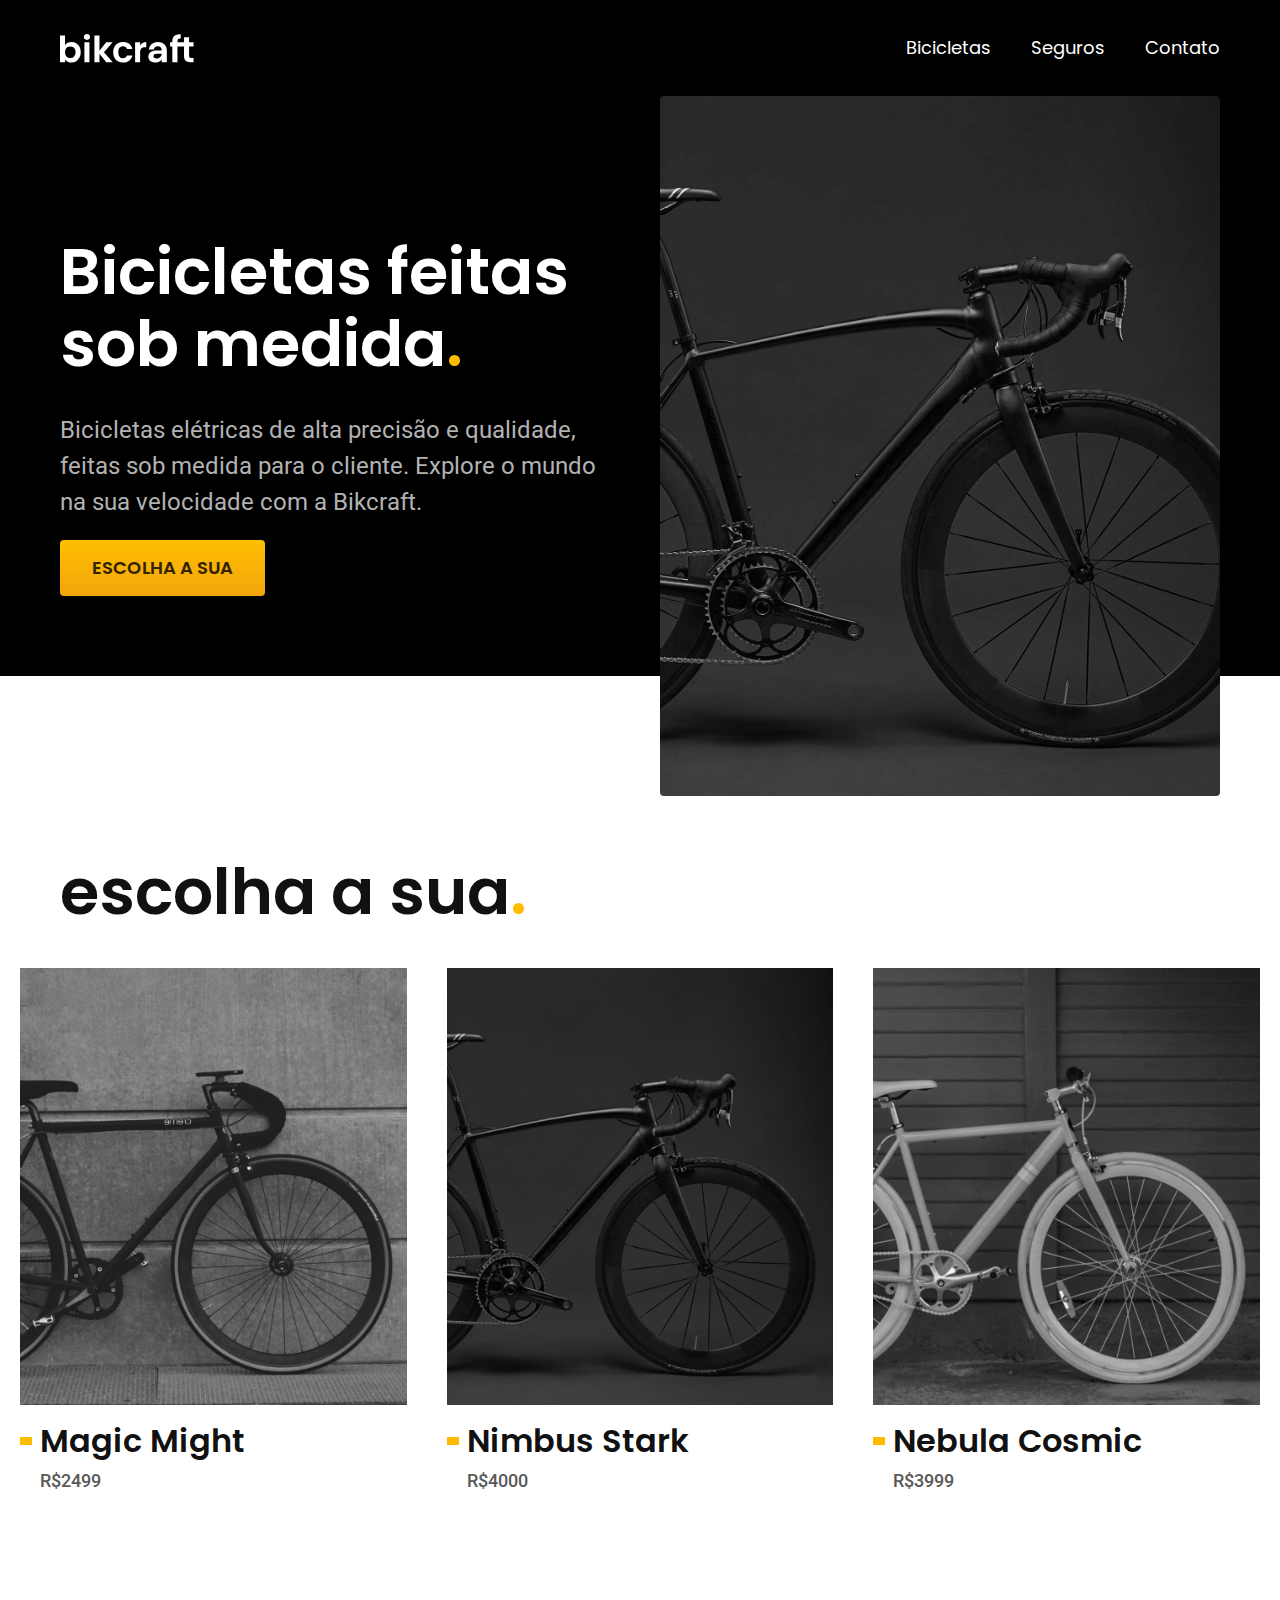
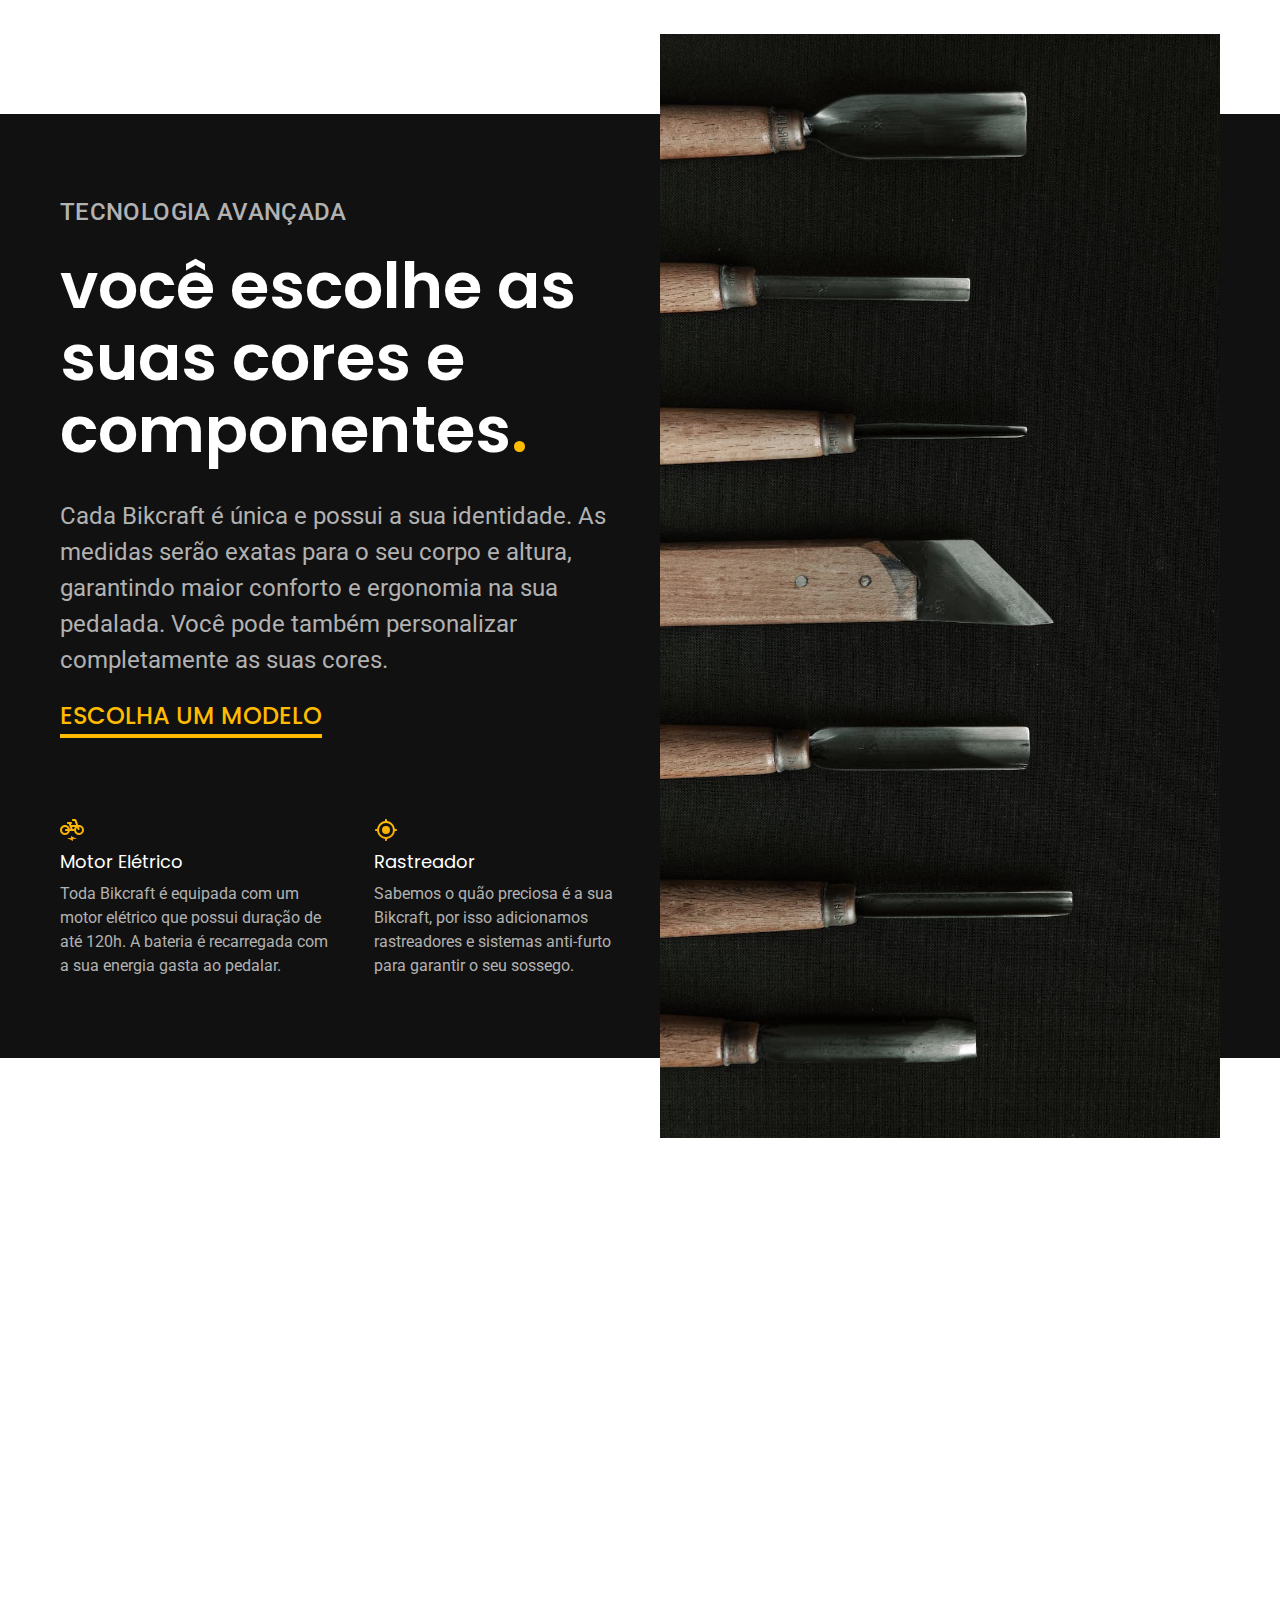
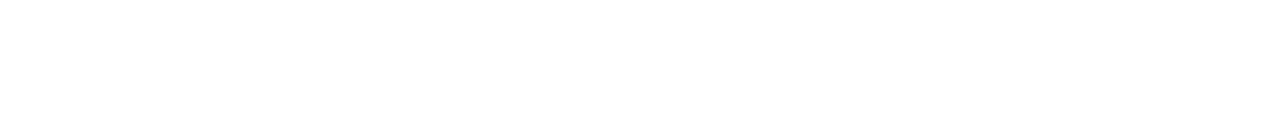
==== index.html @ e6829bf4 "tecnologia-dois" ====
<!DOCTYPE html>
<html lang="pt-br">

<head>
  <meta charset="UTF-8">
  <meta http-equiv="X-UA-Compatible" content="IE=edge">
  <meta name="viewport" content="width=device-width, initial-scale=1.0">
  <title>Bikcraft - Bicicletas Elétricas</title>
  <meta name="description" content="Bicicletas elétricas de alta precisão e qualidade,  feitas sob medida para o cliente. Explore o mundo na sua velocidade com a Bikcraft.">
  <link rel="stylesheet" href="./css/style.css">

  <link rel="preconnect" href="https://fonts.googleapis.com">
  <link rel="preconnect" href="https://fonts.gstatic.com" crossorigin>
  <link href="https://fonts.googleapis.com/css2?family=Poppins:wght@400;600&family=Roboto:wght@400;500&display=swap" rel="stylesheet">

</head>

<body>
  <header class="header-bg">
    <div class="header container">
      <a href="./">
        <img src="./img/bikcraft.svg" alt="Bikcraft">
      </a>

      <nav aria-label="primaria">
        <ul class="header-menu font-1-m cor-0">
          <li><a href="./bicicletas.html">Bicicletas</a></li>
          <li><a href="./seguros.html">Seguros</a></li>
          <li><a href="./contato.html">Contato</a></li>
        </ul>
      </nav>
    </div>
  </header>

  <main class="introducao-bg">
    <div class="introducao container">
      <div class="introducao-conteudo">
        <h1 class="font-1-xxl cor-0">Bicicletas feitas sob medida<span class="cor-p1">.</span></h1>
        <p class="font-2-l cor-5">Bicicletas elétricas de alta precisão e qualidade, feitas sob medida para o cliente. Explore o mundo na sua velocidade com a Bikcraft.</p>
        <a class="botao" href="./bicicletas.html">Escolha a sua</a>
      </div>
      <div>
        <img src="./img/fotos/introducao.jpg" alt="Bicicleta elétrica preta">
      </div>
    </div>
  </main>
  <article class="bicicletas-lista">
    <h2 class="container font-1-xxl">escolha a sua<span class="cor-p1">.</span></h2>

    <ul>
      <li>
        <a href="./bicicletas/magic.html">
          <img src="./img/bicicletas/magic-home.jpg" alt="Bicicleta preta">
          <h3 class="font-1-xl">Magic Might</h3>
          <span class="font-2-m cor-8">R$2499</span>
        </a>
      </li>
      <li>
        <a href="./bicicletas/nimbus.html">
          <img src="./img/bicicletas/nimbus-home.jpg" alt="Bicicleta preta">
          <h3 class="font-1-xl">Nimbus Stark</h3>
          <span class="font-2-m cor-8">R$4000</span>
        </a>
      </li>
      <li>
        <a href="./bicicletas/nebula.html">
          <img src="./img/bicicletas/nebula-home.jpg" alt="Bicicleta preta">
          <h3 class="font-1-xl">Nebula Cosmic</h3>
          <span class="font-2-m cor-8">R$3999</span>
        </a>
      </li>
    </ul>
  </article>

  <article class="tecnologia-bg">
    <div class="tecnologia container">
      <div class="tecnologia-conteudo">
        <span class="font-2-l-b cor-5">Tecnologia Avançada</span>
        <h2 class="font-1-xxl cor-0">você escolhe as suas cores e componentes<span class="cor-p1">.</span></h2>
        <p class="font-2-l cor-5">Cada Bikcraft é única e possui a sua identidade. As medidas serão exatas para o seu corpo e altura, garantindo maior conforto e ergonomia na sua pedalada. Você pode também personalizar completamente as suas cores.</p>
        <a class="link" href="./bicicletas.hmtl">Escolha um modelo</a>
        <div class="tecnologia-vantagens">
          <div>
            <img src="./img/icones/eletrica.svg" alt="">
            <h3 class="font-1-m cor-0">Motor Elétrico</h3>
            <p class="font-2-s cor-5">Toda Bikcraft é equipada com um motor elétrico que possui duração de até 120h. A bateria é recarregada com a sua energia gasta ao pedalar.</p>
          </div>
          <div>
            <img src="./img/icones/rastreador.svg" alt="">
            <h3 class="font-1-m cor-0">Rastreador</h3>
            <p class="font-2-s cor-5">Sabemos o quão preciosa é a sua Bikcraft, por isso adicionamos rastreadores e sistemas anti-furto para garantir o seu sossego.</p>
          </div>
        </div>
      </div>
      <div class="tecnologia-imagem">
        <img src="./img/fotos/tecnologia.jpg" alt="">
      </div>
    </div>
  </article>
</body>

</html>
---- css/style.css ----
/* Global */
@import "./global/header.css";
@import "./global/global.css";

/* Home */
@import "./home/introducao.css";
@import "./home/tecnologia.css";

/* Utilidades */
@import "./utilidades/componentes.css";
@import "./utilidades/tipografia.css";
@import "./utilidades/cores.css";

/* Bicicletas */
@import "./bicicletas/bicicletas-lista.css";
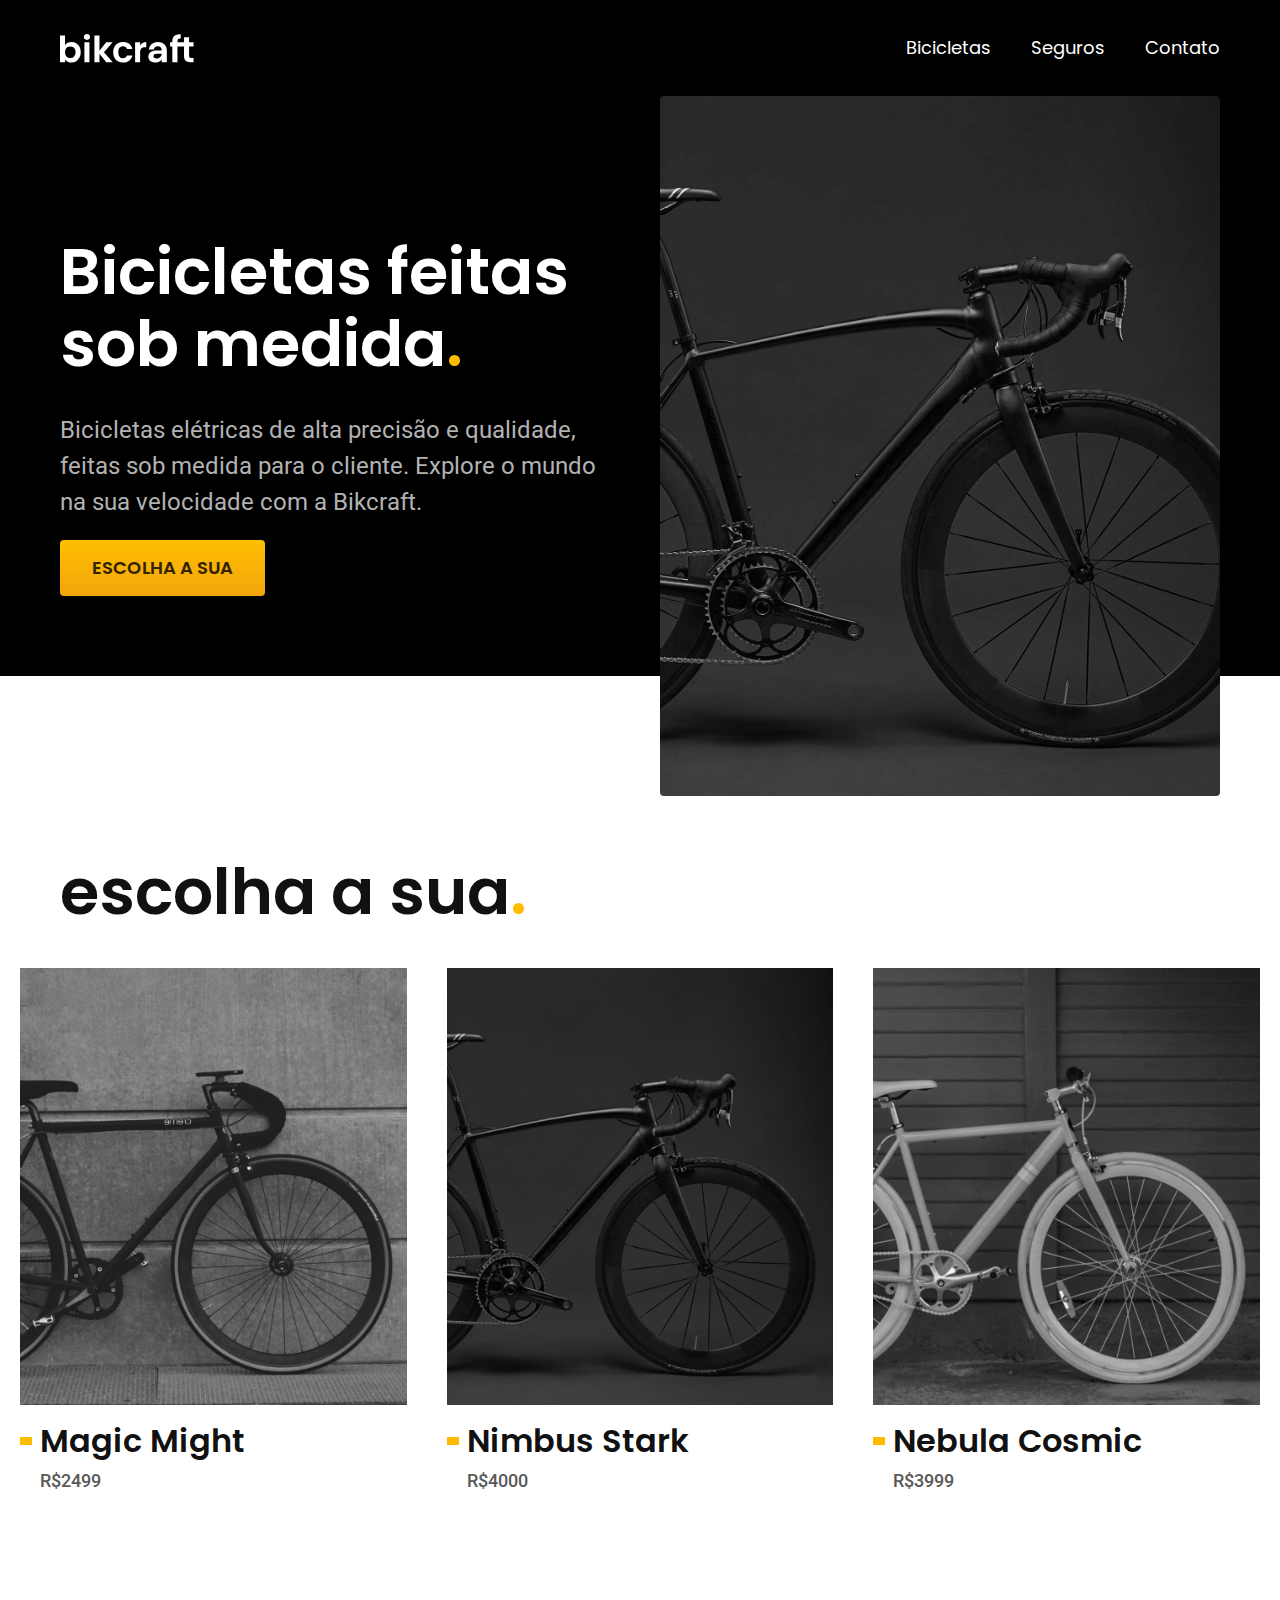
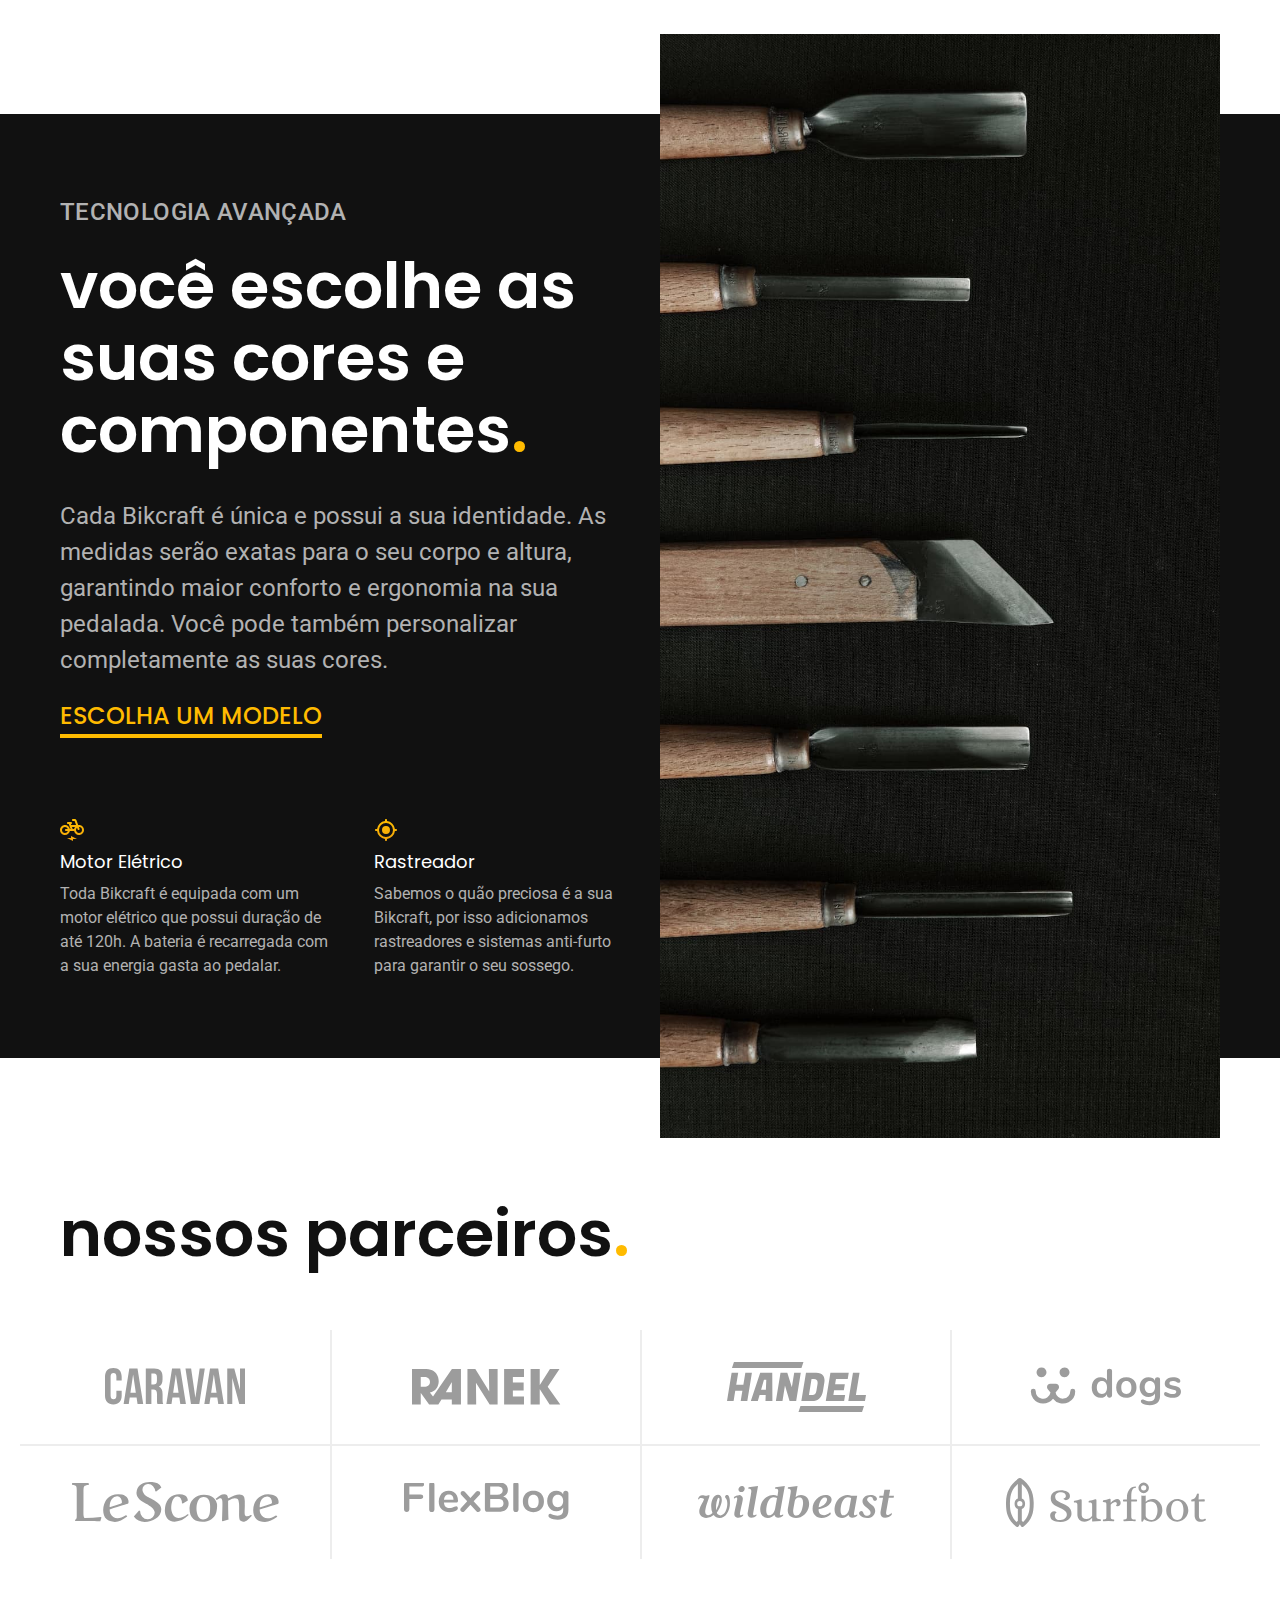
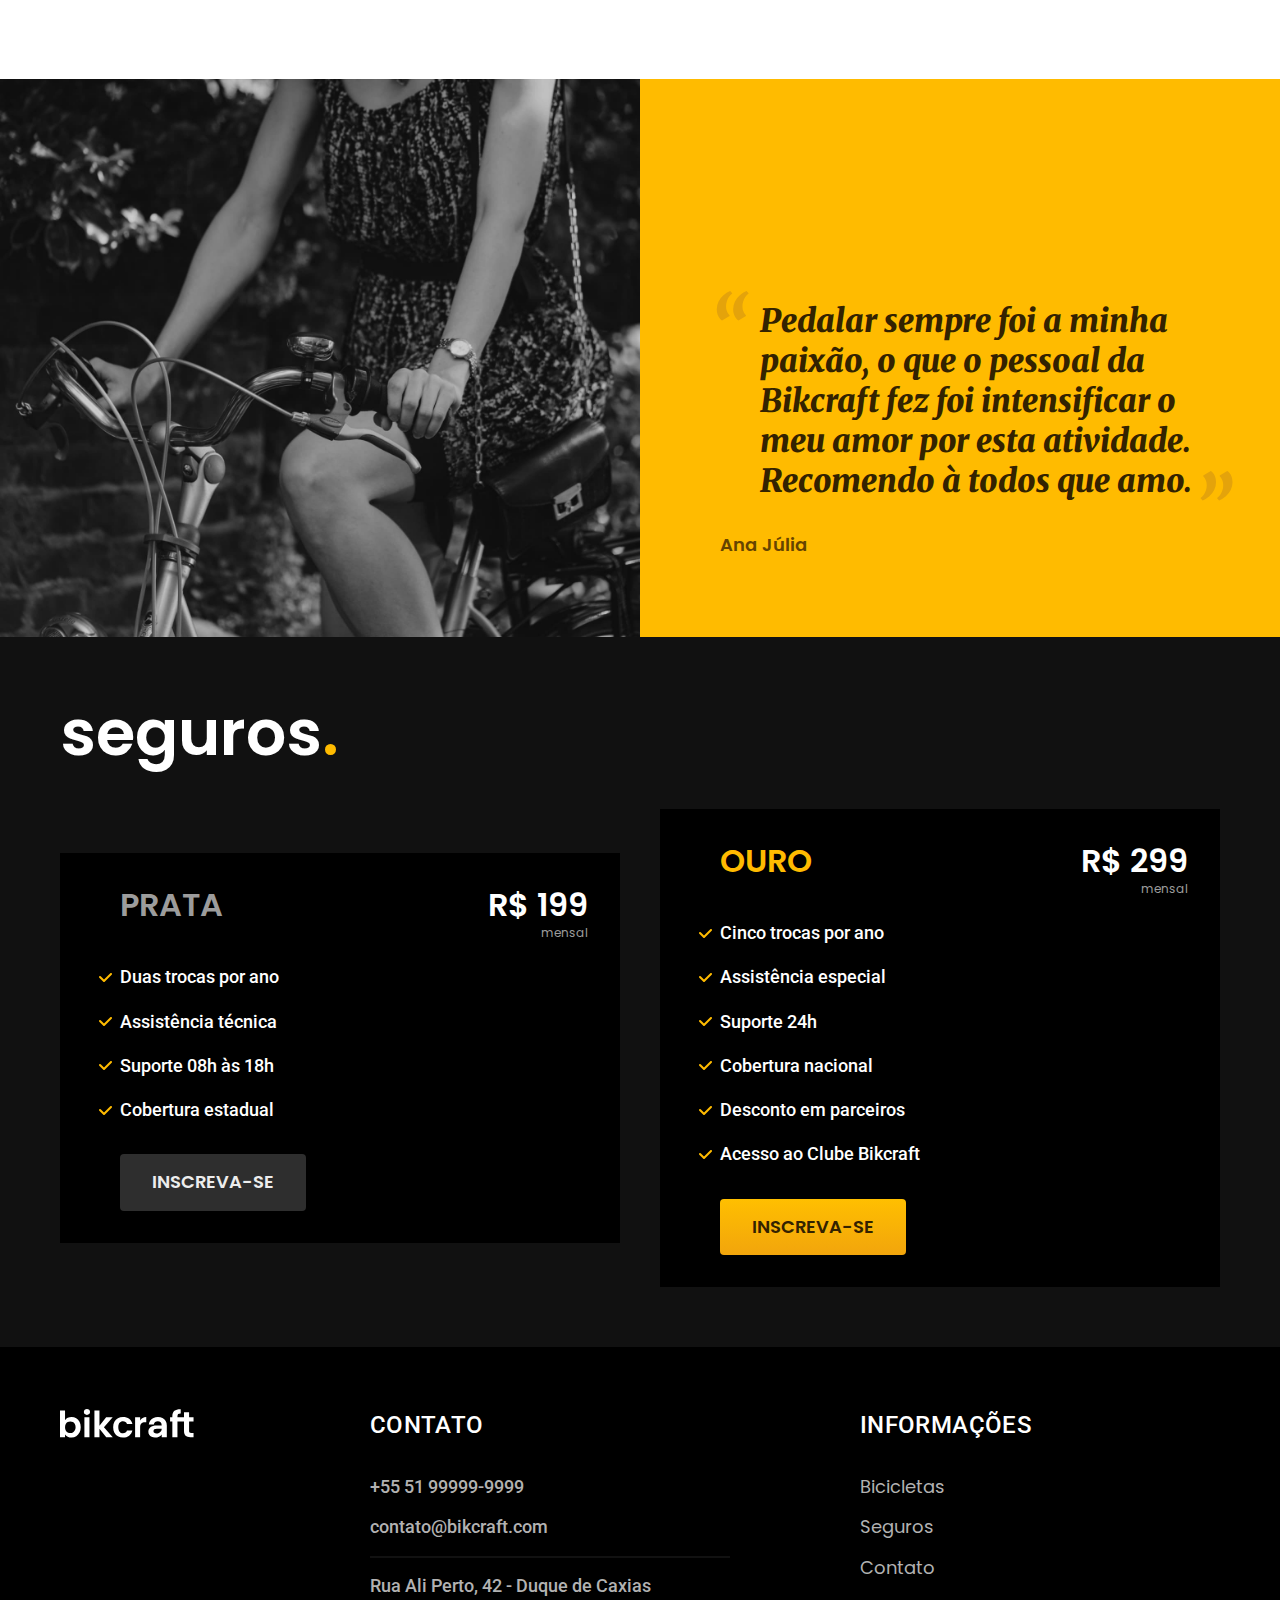
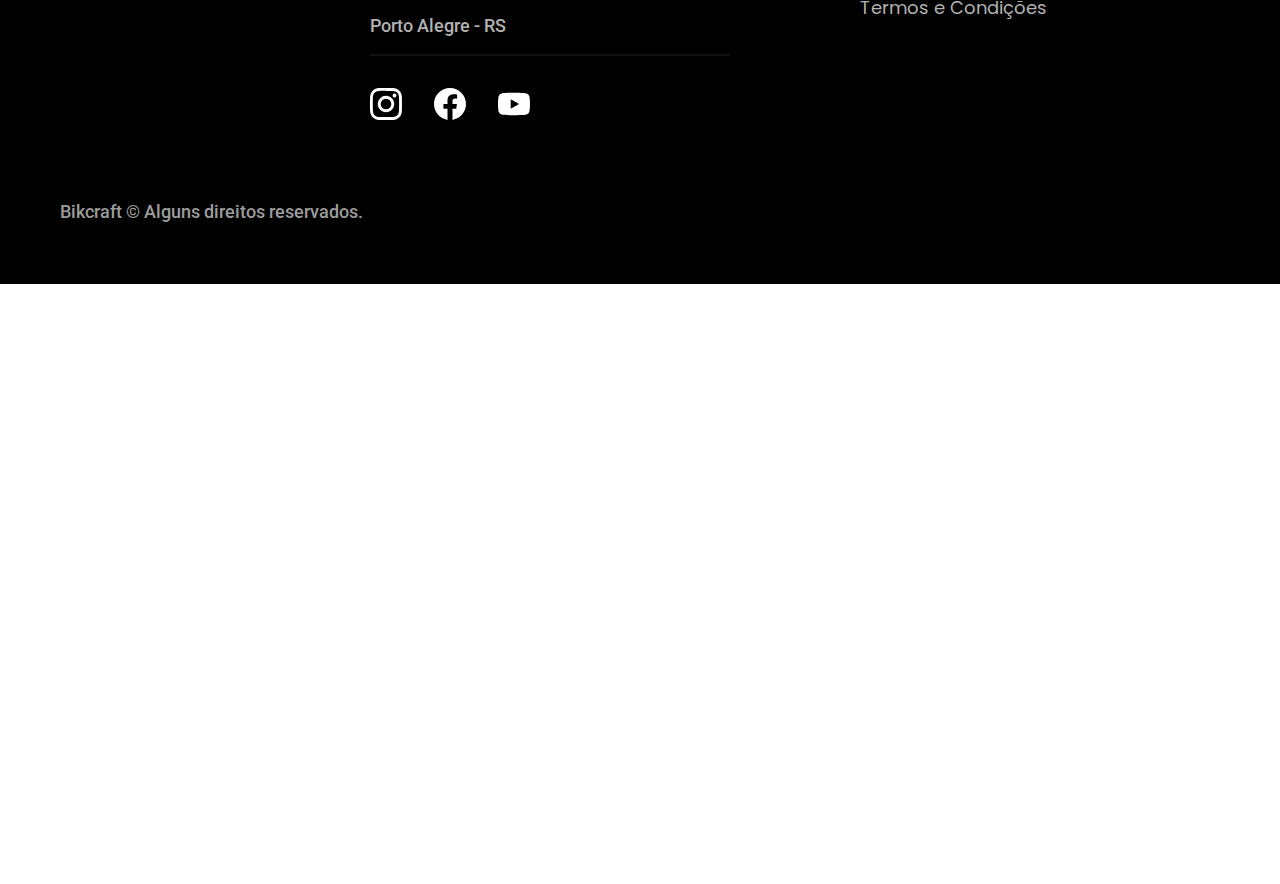
==== commit feb737e9: "bicicletas" ====
--- a/index.html
+++ b/index.html
@@ -11,7 +11,7 @@
 
   <link rel="preconnect" href="https://fonts.googleapis.com">
   <link rel="preconnect" href="https://fonts.gstatic.com" crossorigin>
-  <link href="https://fonts.googleapis.com/css2?family=Poppins:wght@400;600&family=Roboto:wght@400;500&display=swap" rel="stylesheet">
+  <link href="https://fonts.googleapis.com/css2?family=Merriweather:ital,wght@1,900&family=Poppins:wght@400;600&family=Roboto:wght@500&display=swap" rel="stylesheet">
 
 </head>
 
@@ -97,6 +97,102 @@
       </div>
     </div>
   </article>
+
+  <section class="parceiros" aria-label="Nossos Parceiros">
+    <h2 class="container font-1-xxl">nossos parceiros<span class="cor-p1">.</span></h2>
+
+    <ul>
+      <li><img src="./img/parceiros/caravan.svg" alt="caravan"></li>
+      <li><img src="./img/parceiros/ranek.svg" alt="ranek"></li>
+      <li><img src="./img/parceiros/handel.svg" alt="handel"></li>
+      <li><img src="./img/parceiros/dogs.svg" alt="dogs"></li>
+      <li><img src="./img/parceiros/lescone.svg" alt="lescone"></li>
+      <li><img src="./img/parceiros/flexblog.svg" alt="flexblog"></li>
+      <li><img src="./img/parceiros/wildbeast.svg" alt="wildbeast"></li>
+      <li><img src="./img/parceiros/surfbot.svg" alt="surftbot"></li>
+    </ul>
+  </section>
+
+  <section class="depoimento" aria-label="Depoimento">
+    <div>
+      <img src="./img/fotos/depoimento.jpg" alt="Pessoa pedalando uma bicicleta Bikcraft">
+    </div>
+    <div class="depoimento-conteudo">
+      <blockquote class="font-1-xl cor-p5">
+        <p>Pedalar sempre foi a minha paixão, o que o pessoal da Bikcraft fez foi intensificar o meu amor por esta atividade. Recomendo à todos que amo.</p>
+      </blockquote>
+      <span class="font-1-m-b cor-p4">Ana Júlia</span>
+    </div>
+  </section>
+
+  <article class="seguros-bg">
+    <div class="seguros container">
+      <h2 class="font-1-xxl cor-0">seguros<span class="cor-p1">.</span></h2>
+      <div class="seguros-item">
+        <h3 class="font-1-xl cor-6">PRATA</h3>
+        <span class="font-1-xl cor-0">R$ 199 <span class="font-1-xs cor-6">mensal</span></span>
+        <ul class="font-2-m cor-0">
+          <li>Duas trocas por ano</li>
+          <li>Assistência técnica</li>
+          <li>Suporte 08h às 18h</li>
+          <li>Cobertura estadual</li>
+        </ul>
+        <a class="botao secundario" href="./orcamento.html">Inscreva-se</a>
+      </div>
+
+      <div class="seguros-item">
+        <h3 class="font-1-xl cor-p1">OURO</h3>
+        <span class="font-1-xl cor-0">R$ 299 <span class="font-1-xs cor-6">mensal</span></span>
+        <ul class="font-2-m cor-0">
+          <li>Cinco trocas por ano</li>
+          <li>Assistência especial</li>
+          <li>Suporte 24h</li>
+          <li>Cobertura nacional</li>
+          <li>Desconto em parceiros</li>
+          <li>Acesso ao Clube Bikcraft</li>
+        </ul>
+        <a class="botao" href="./orcamento.html">Inscreva-se</a>
+      </div>
+    </div>
+  </article>
+
+  <footer class="footer-bg">
+    <div class="footer container">
+      <img src="./img/bikcraft.svg" alt="Bikcraft">
+      <div class="footer-contato">
+        <h3 class="font-2-l-b cor-0">Contato</h3>
+        <ul class="font-2-m cor-5">
+          <li><a href="tel:+5551999999999">+55 51 99999-9999</a></li>
+          <li><a href="mailto:contato@bikcraft.com">contato@bikcraft.com</a></li>
+          <li>Rua Ali Perto, 42 - Duque de Caxias</li>
+          <li>Porto Alegre - RS</li>
+        </ul>
+        <div class="footer-redes">
+          <a href="">
+            <img src="./img/redes/instagram.svg" alt="Instagram">
+          </a>
+          <a href="">
+            <img src="./img/redes/facebook.svg" alt="Facebook">
+          </a>
+          <a href="">
+            <img src="./img/redes/youtube.svg" alt="Youtube">
+          </a>
+        </div>
+      </div>
+      <div class="footer-informacoes">
+        <h3 class="font-2-l-b cor-0">Informações</h3>
+        <nav>
+          <ul class="font-1-m cor-5">
+            <li><a href="./bicicletas.html">Bicicletas</a></li>
+            <li><a href="./seguros.html">Seguros</a></li>
+            <li><a href="./contato.html">Contato</a></li>
+            <li><a href="./termos.html">Termos e Condições</a></li>
+          </ul>
+        </nav>
+      </div>
+      <p class="footer-copy font-2-m cor-6">Bikcraft © Alguns direitos reservados.</p>
+    </div>
+  </footer>
 </body>
 
 </html>--- a/css/style.css
+++ b/css/style.css
@@ -1,10 +1,13 @@
 /* Global */
 @import "./global/header.css";
 @import "./global/global.css";
+@import "./global/footer.css";
 
 /* Home */
 @import "./home/introducao.css";
 @import "./home/tecnologia.css";
+@import "./home/parceiros.css";
+@import "./home/depoimento.css";
 
 /* Utilidades */
 @import "./utilidades/componentes.css";
@@ -13,3 +16,10 @@
 
 /* Bicicletas */
 @import "./bicicletas/bicicletas-lista.css";
+@import "./bicicletas/bicicletas.css";
+
+/* Seguros */
+@import "./seguros/seguros.css";
+
+/* Termos */
+@import "./termos/termos.css";
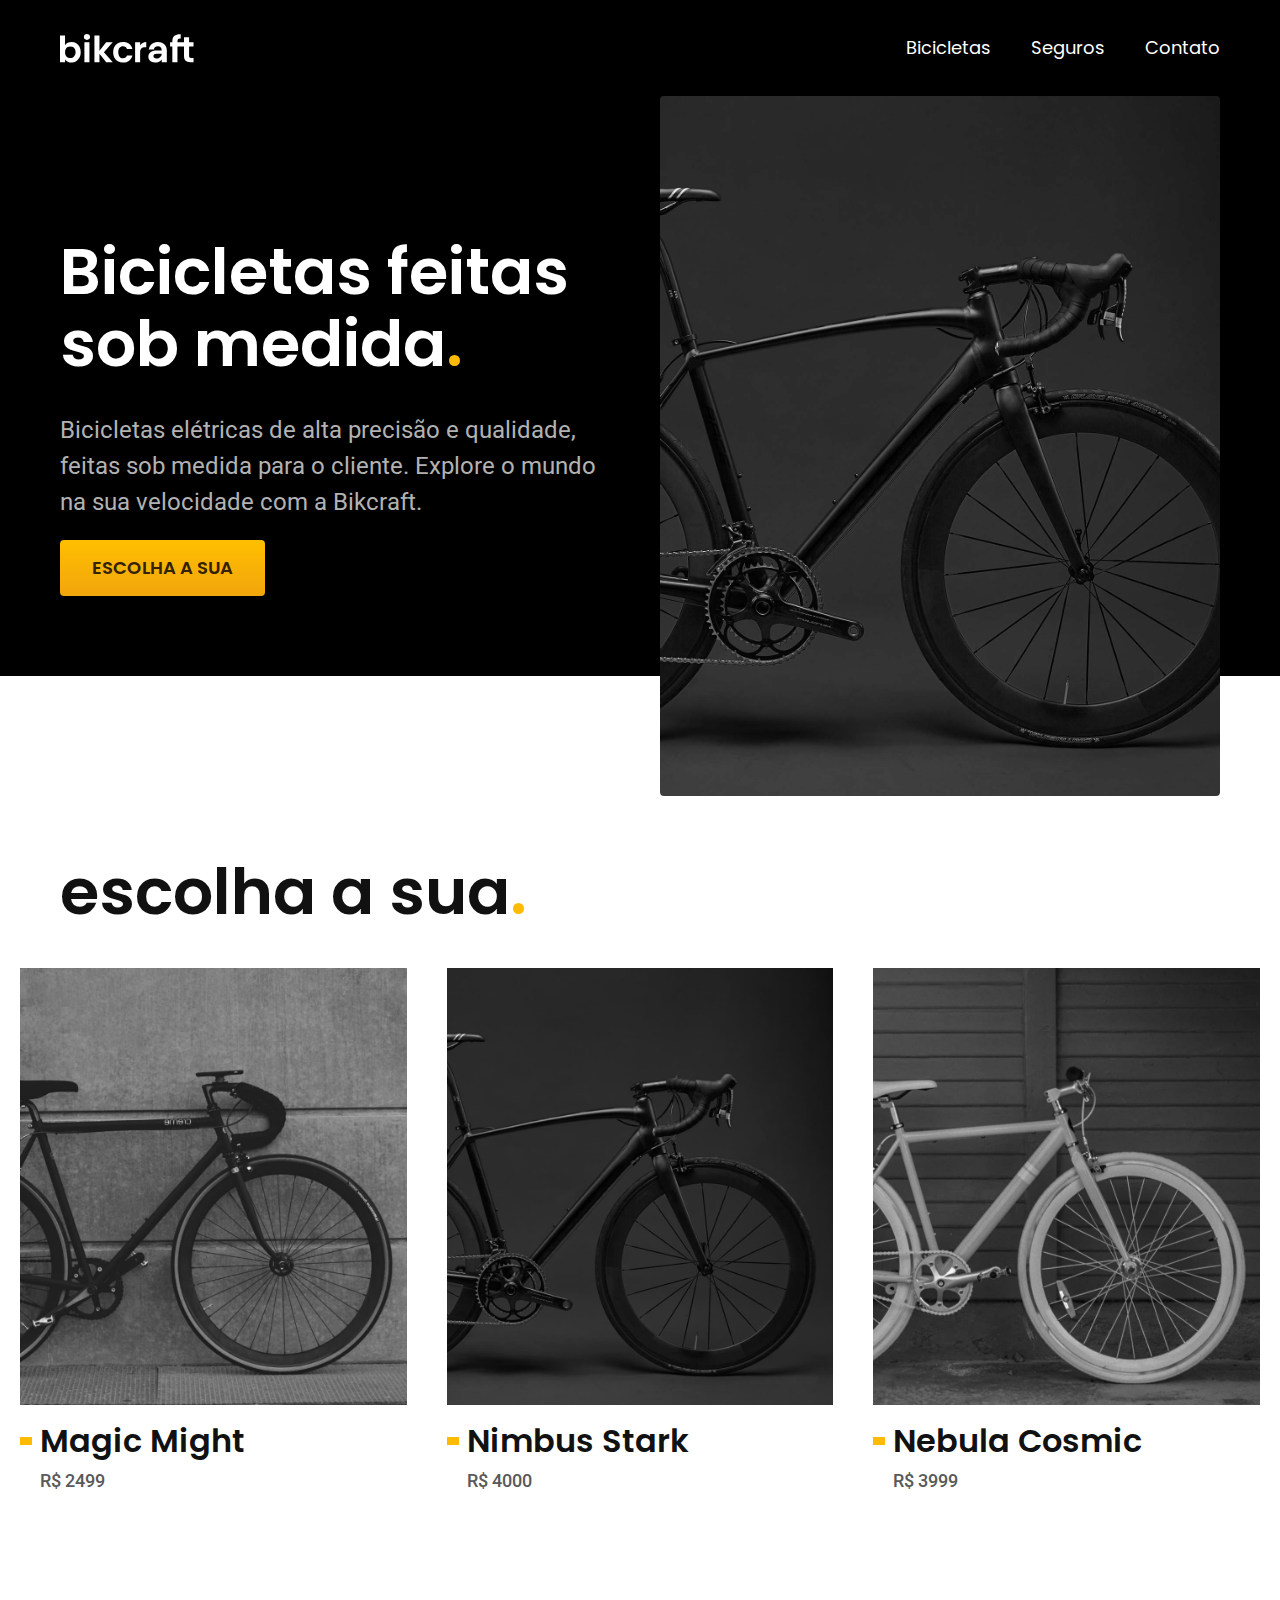
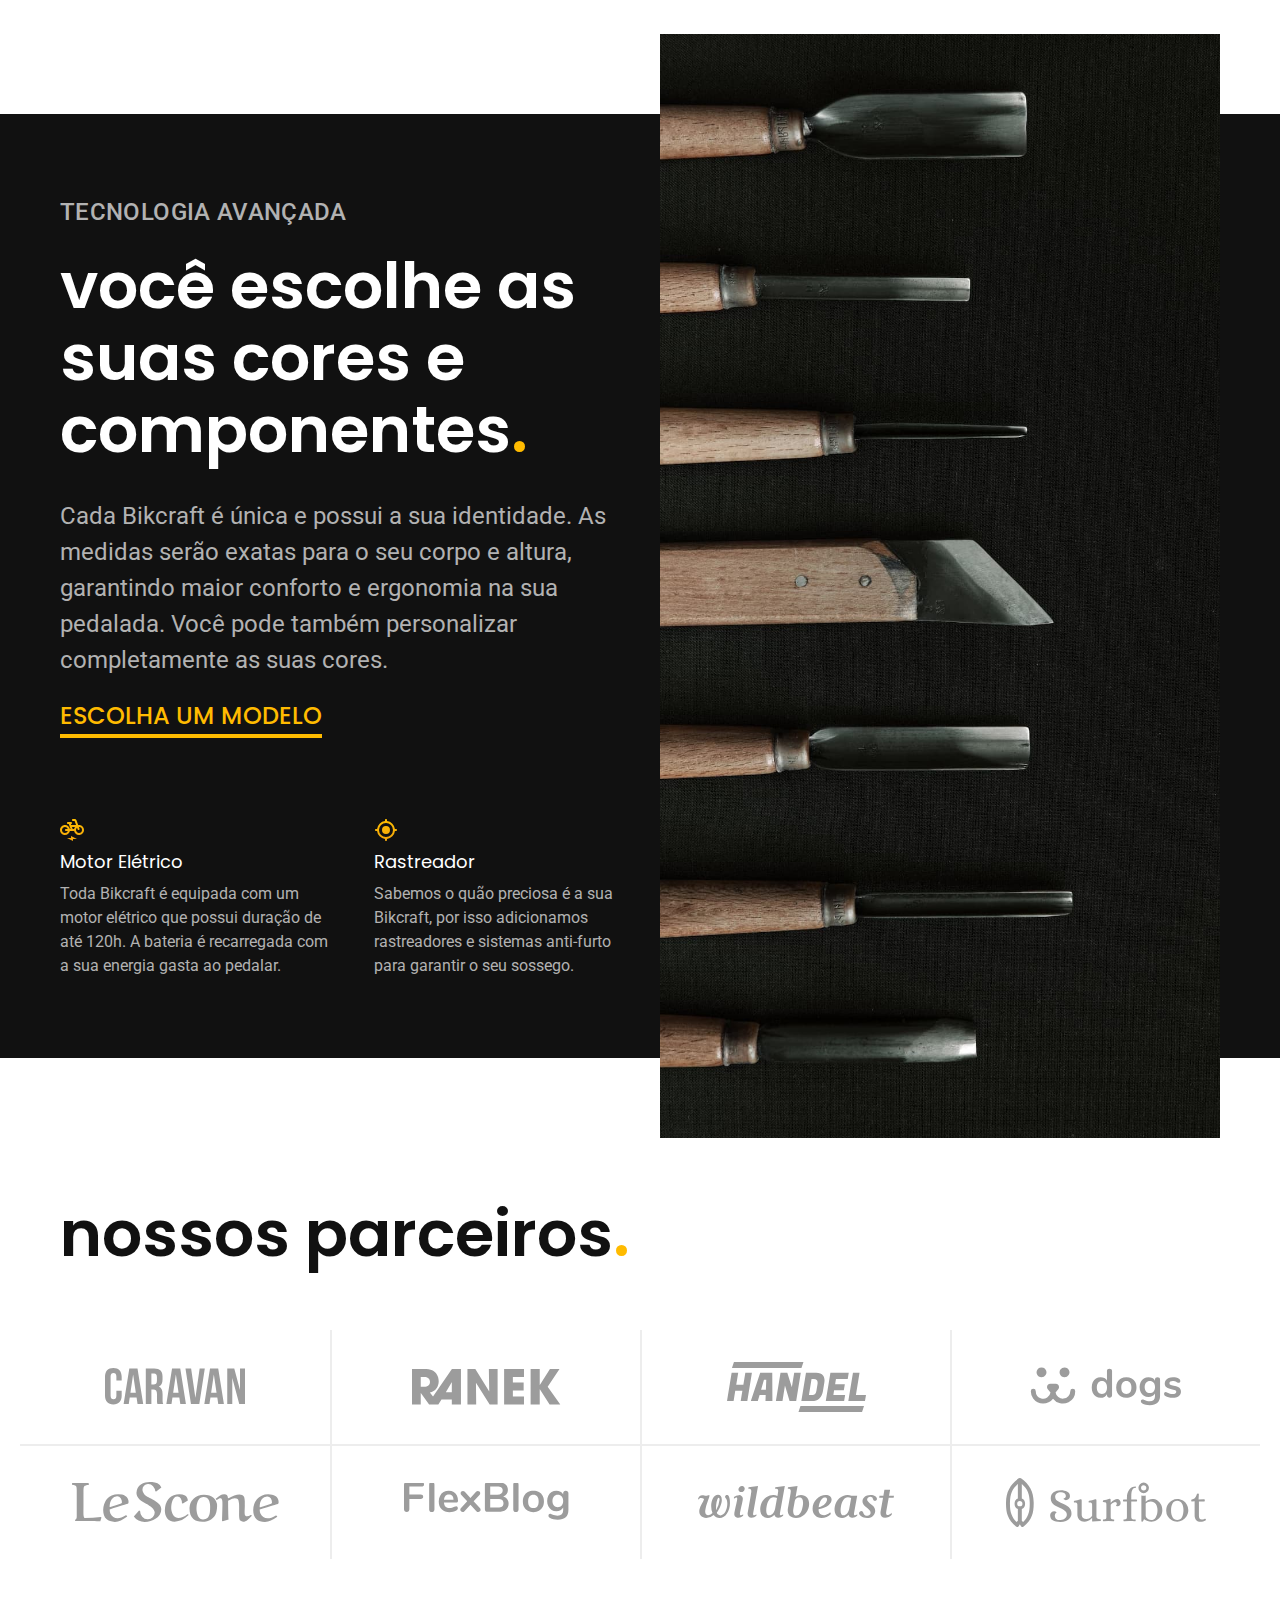
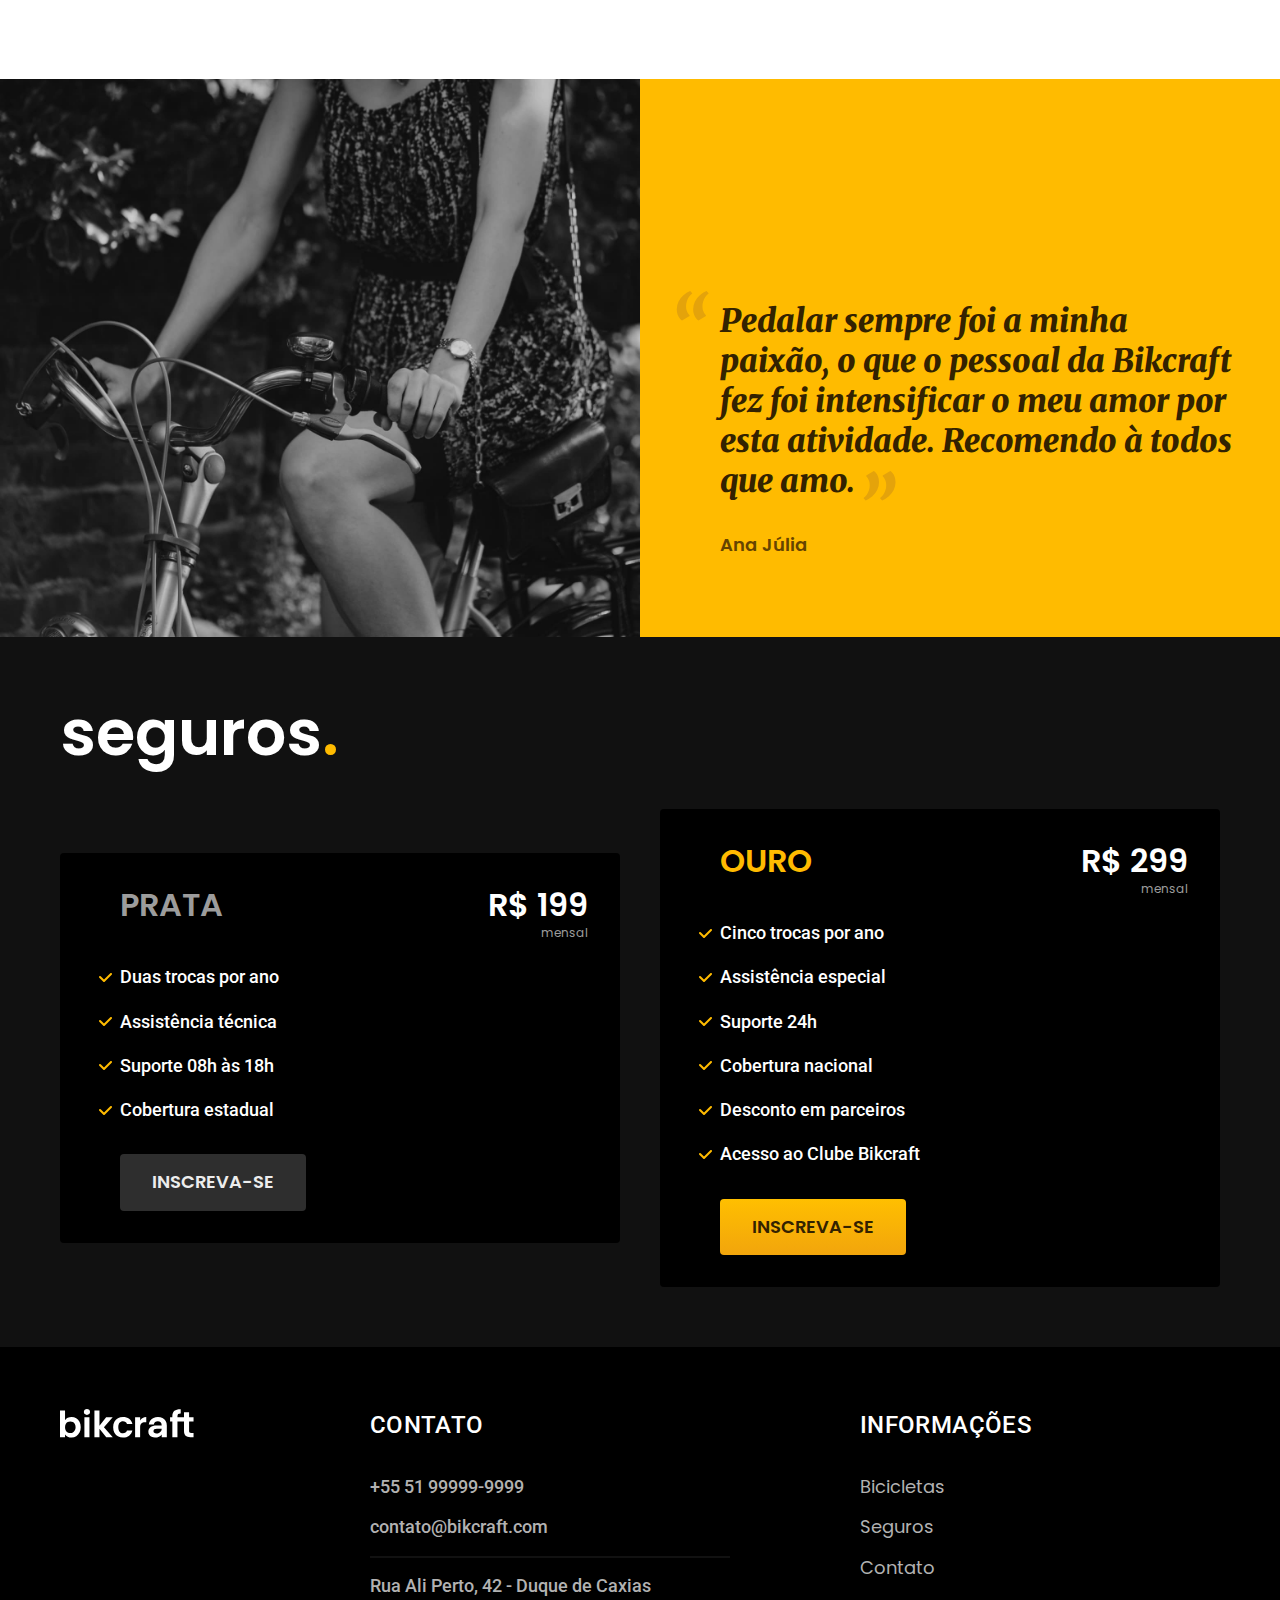
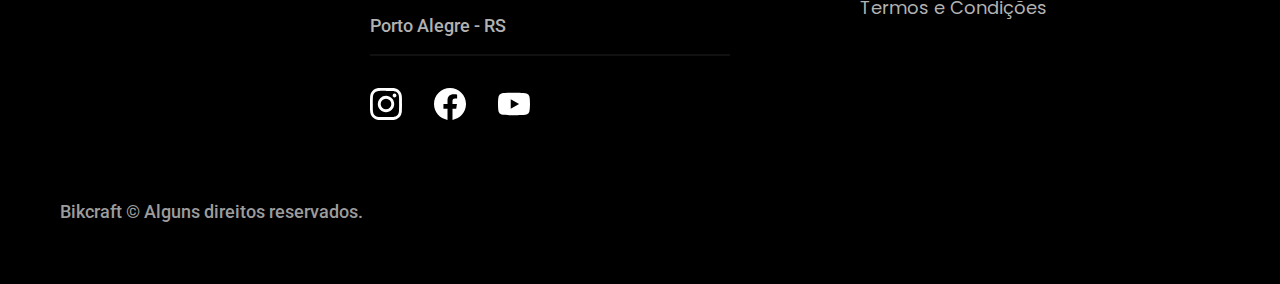
==== commit 7459d548: "bicicleta-seguros" ====
--- a/index.html
+++ b/index.html
@@ -52,21 +52,21 @@
         <a href="./bicicletas/magic.html">
           <img src="./img/bicicletas/magic-home.jpg" alt="Bicicleta preta">
           <h3 class="font-1-xl">Magic Might</h3>
-          <span class="font-2-m cor-8">R$2499</span>
+          <span class="font-2-m cor-8">R$ 2499</span>
         </a>
       </li>
       <li>
         <a href="./bicicletas/nimbus.html">
           <img src="./img/bicicletas/nimbus-home.jpg" alt="Bicicleta preta">
           <h3 class="font-1-xl">Nimbus Stark</h3>
-          <span class="font-2-m cor-8">R$4000</span>
+          <span class="font-2-m cor-8">R$ 4000</span>
         </a>
       </li>
       <li>
         <a href="./bicicletas/nebula.html">
           <img src="./img/bicicletas/nebula-home.jpg" alt="Bicicleta preta">
           <h3 class="font-1-xl">Nebula Cosmic</h3>
-          <span class="font-2-m cor-8">R$3999</span>
+          <span class="font-2-m cor-8">R$ 3999</span>
         </a>
       </li>
     </ul>
--- a/css/style.css
+++ b/css/style.css
@@ -1,6 +1,6 @@
 /* Global */
+@import "./global/global.css";
 @import "./global/header.css";
-@import "./global/global.css";
 @import "./global/footer.css";
 
 /* Home */
@@ -18,8 +18,14 @@
 @import "./bicicletas/bicicletas-lista.css";
 @import "./bicicletas/bicicletas.css";
 
+/* Bicicleta */
+@import "./bicicleta/bicicleta.css";
+@import "./bicicleta/seguro.css";
+
 /* Seguros */
 @import "./seguros/seguros.css";
+@import "./seguros/vantagens.css";
+@import "./seguros/perguntas.css";
 
 /* Termos */
 @import "./termos/termos.css";
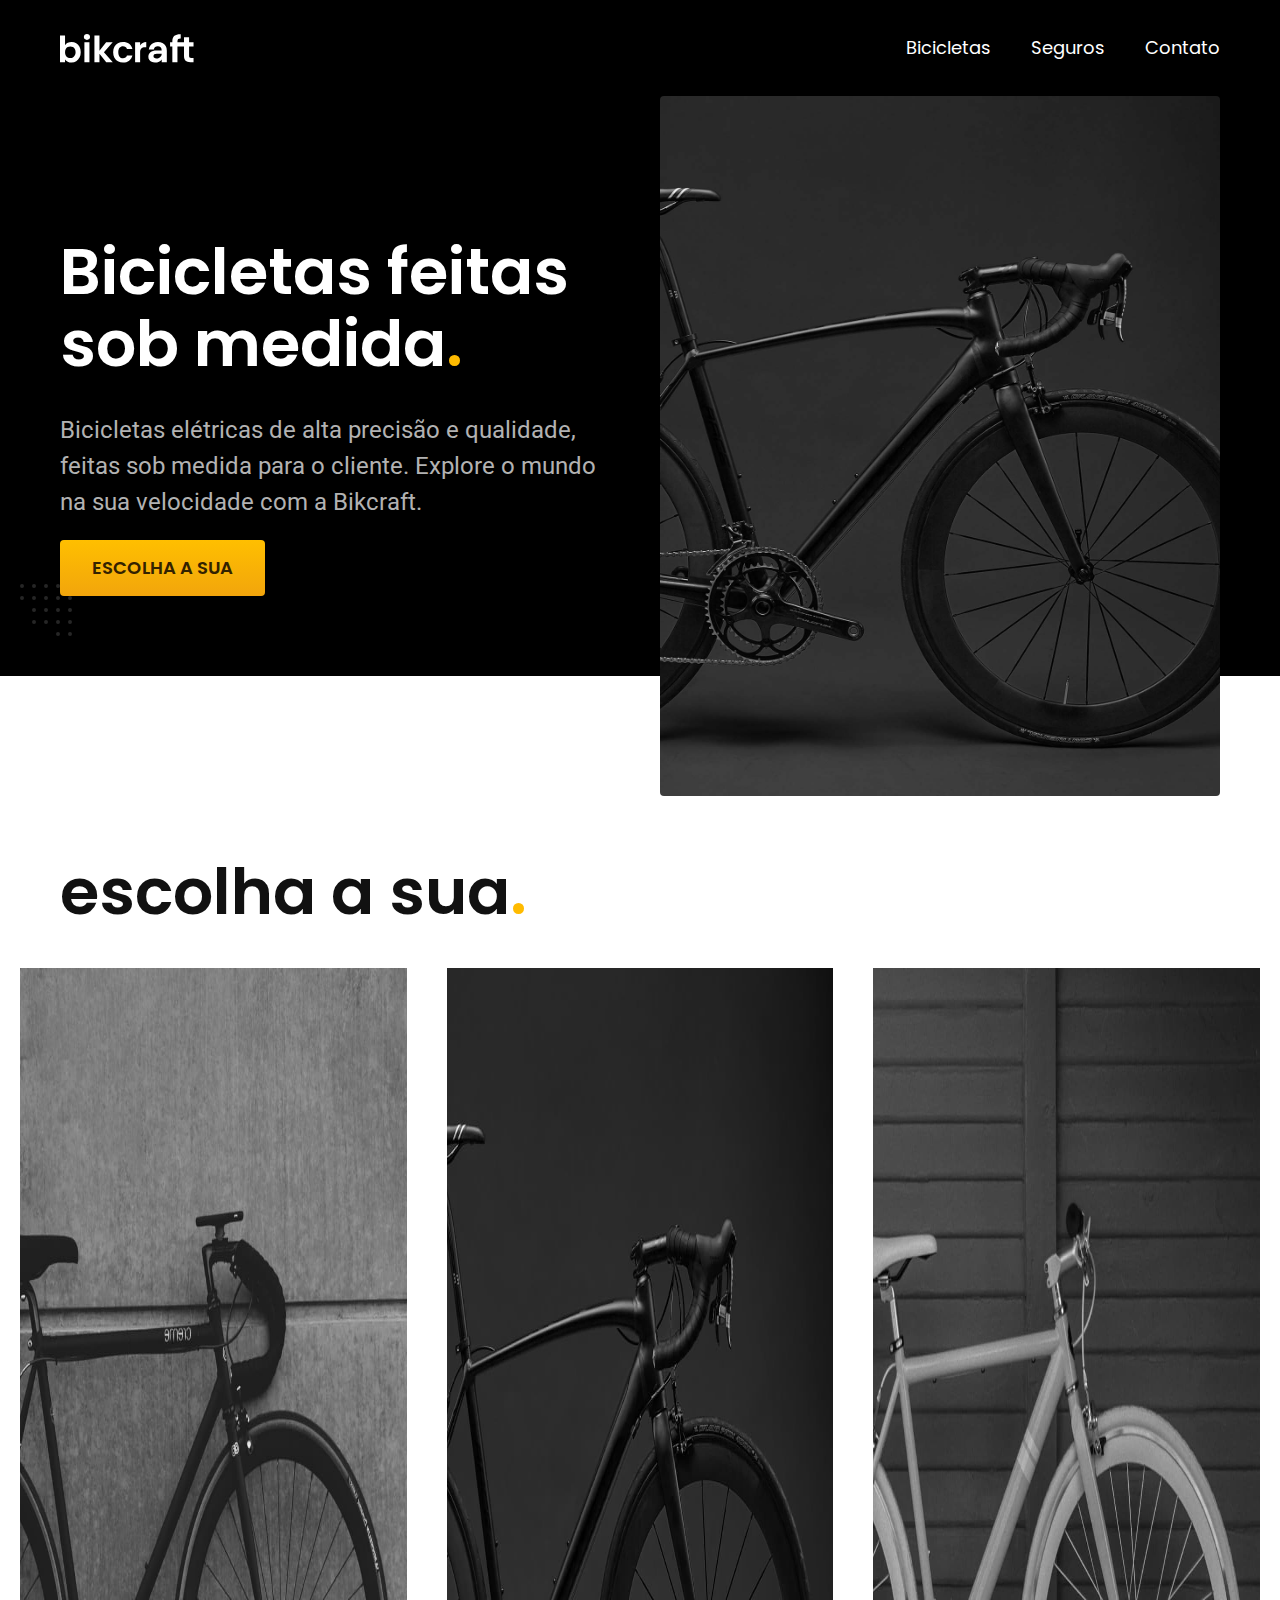
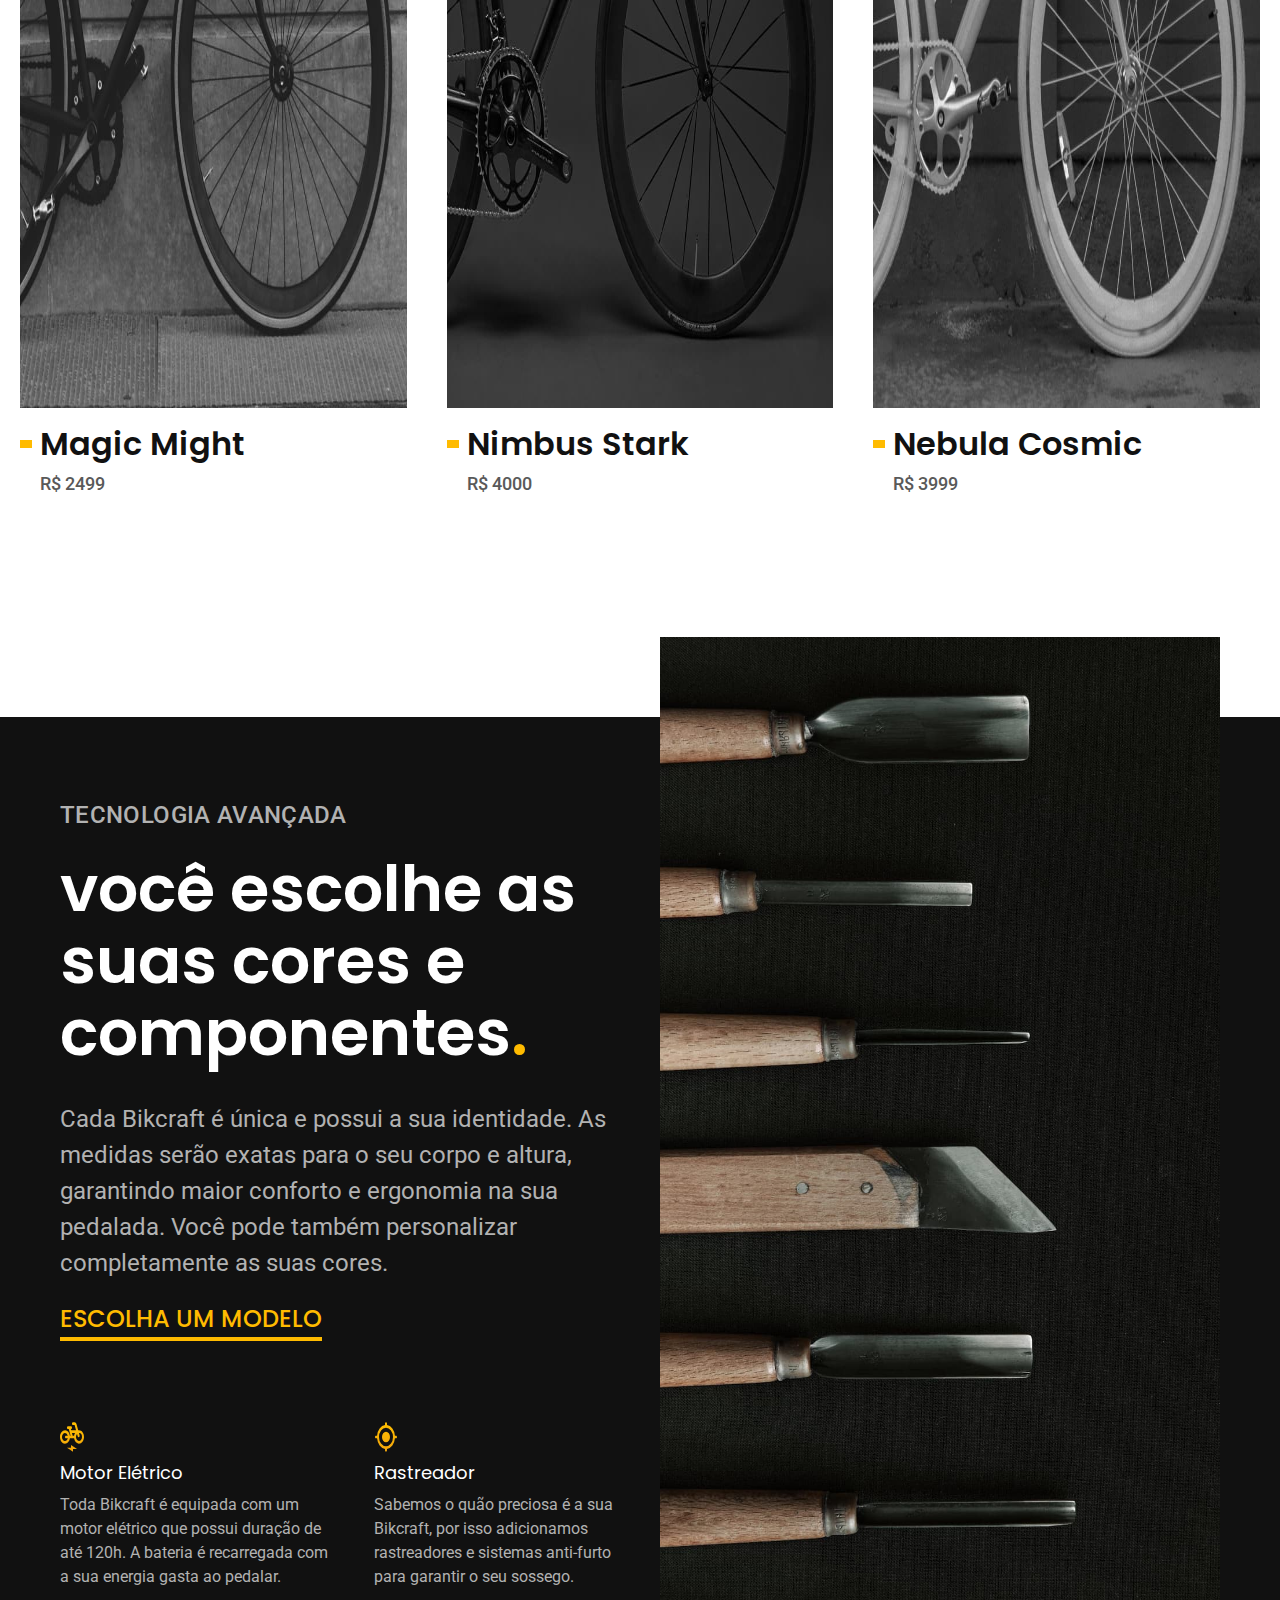
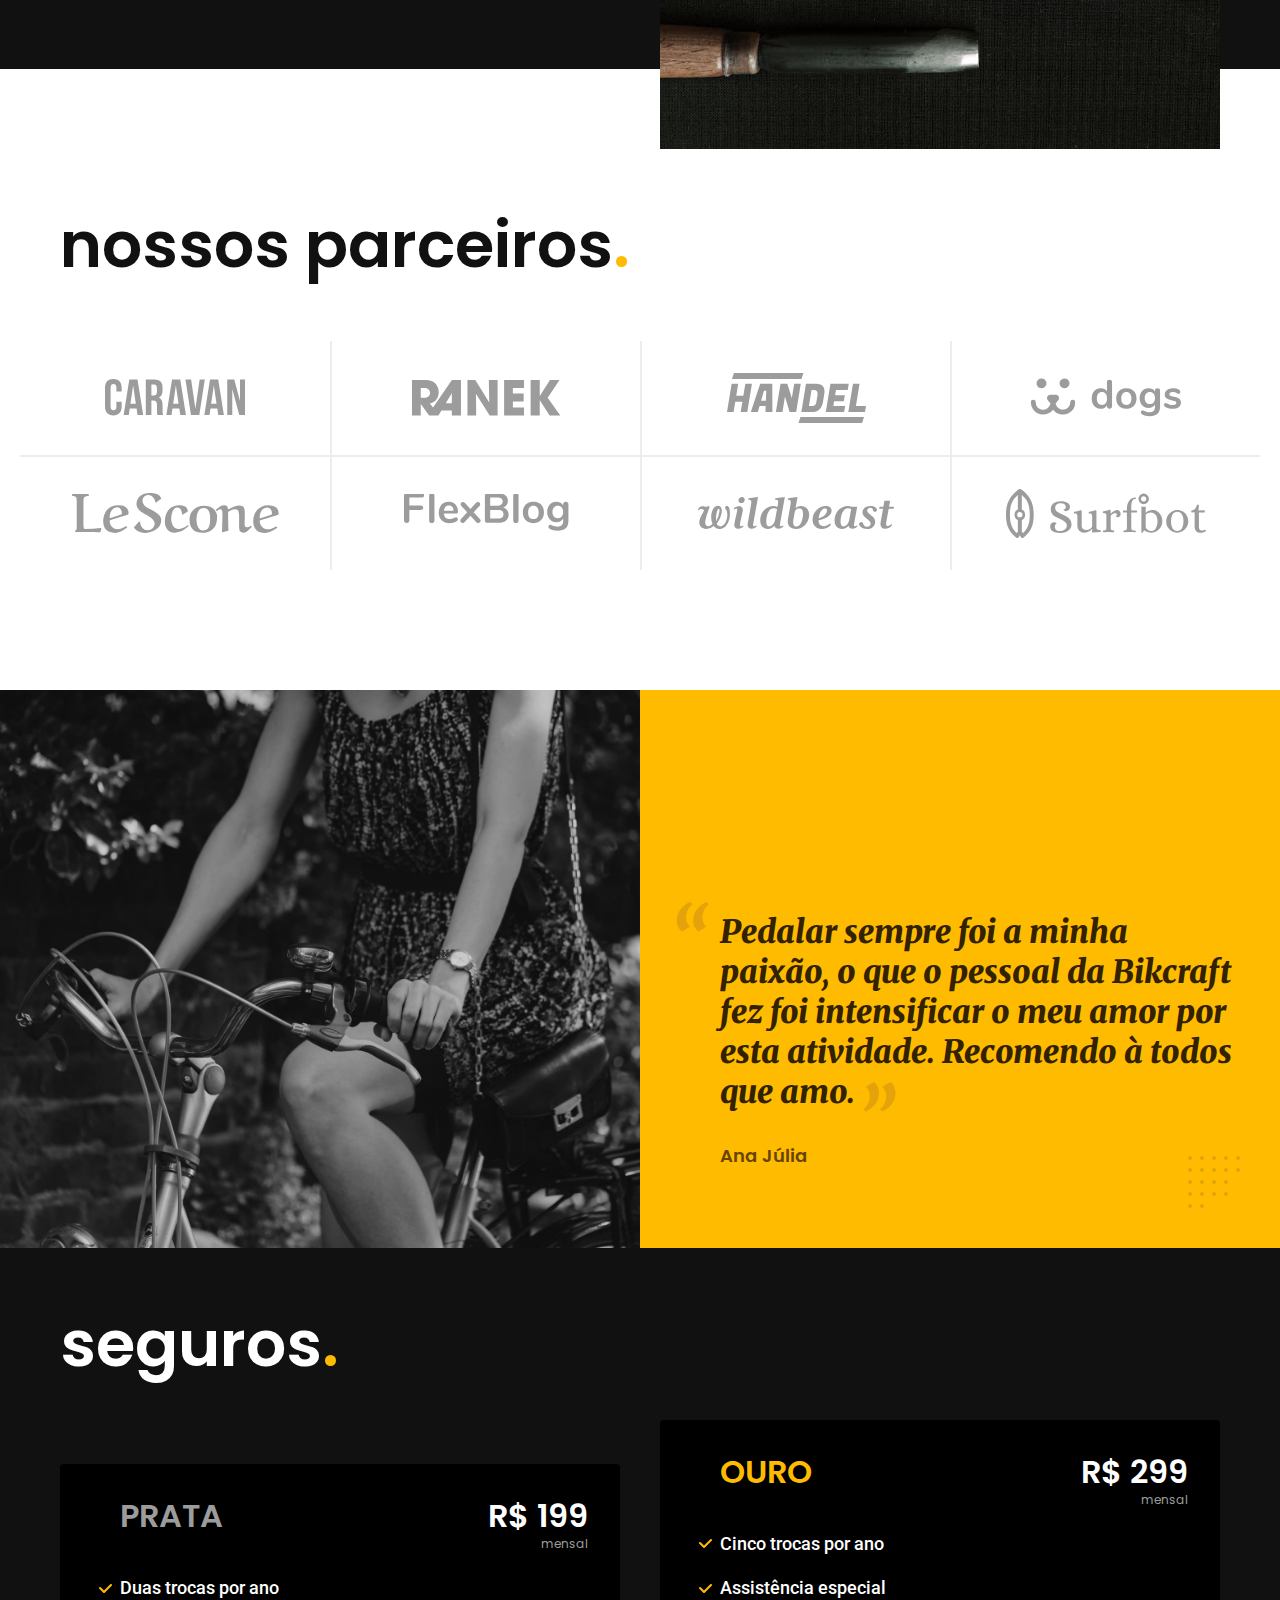
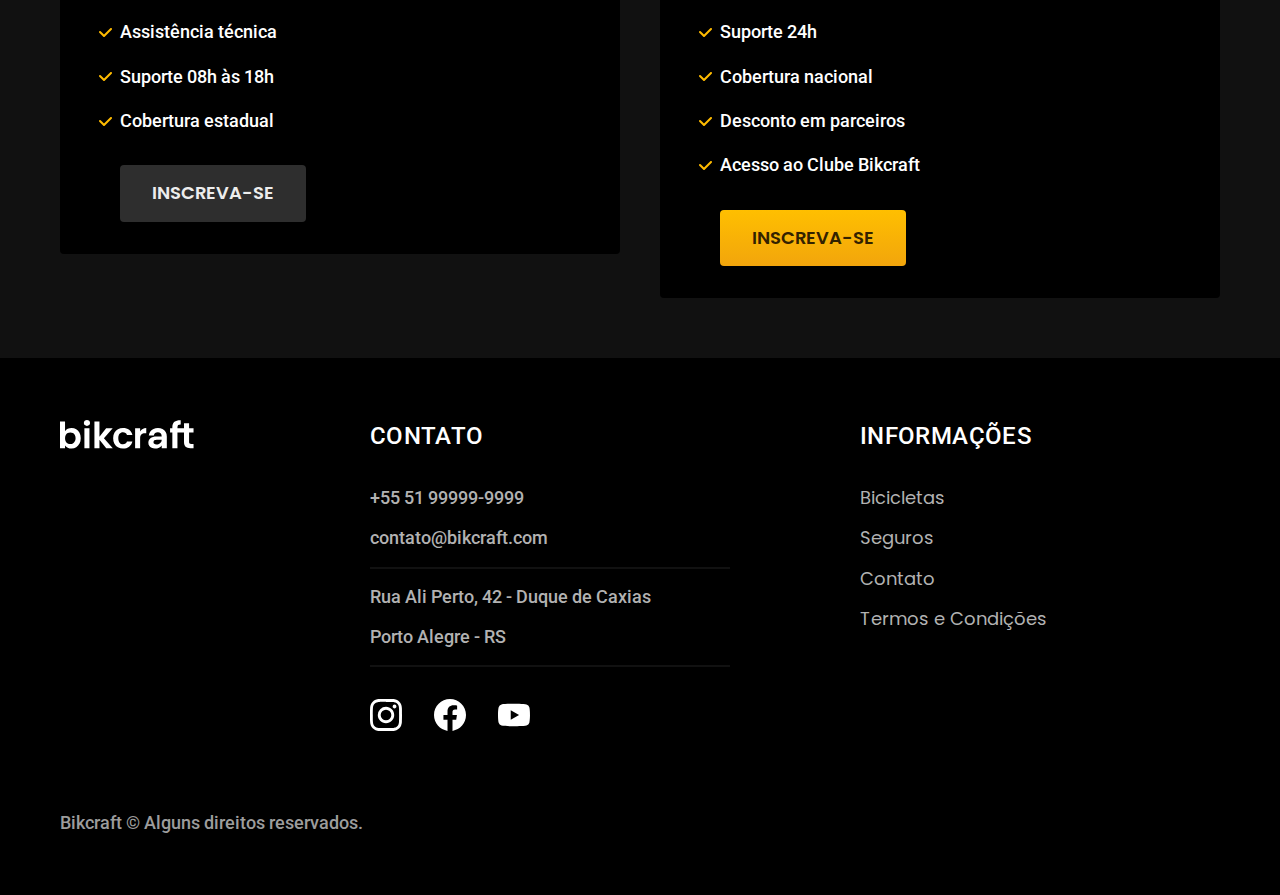
==== commit 07bc2035: "otimizações" ====
--- a/index.html
+++ b/index.html
@@ -7,6 +7,7 @@
   <meta name="viewport" content="width=device-width, initial-scale=1.0">
   <title>Bikcraft - Bicicletas Elétricas</title>
   <meta name="description" content="Bicicletas elétricas de alta precisão e qualidade,  feitas sob medida para o cliente. Explore o mundo na sua velocidade com a Bikcraft.">
+  <link rel="preload" href="./css/style.css" as="style">
   <link rel="stylesheet" href="./css/style.css">
 
   <link rel="preconnect" href="https://fonts.googleapis.com">
@@ -19,7 +20,7 @@
   <header class="header-bg">
     <div class="header container">
       <a href="./">
-        <img src="./img/bikcraft.svg" alt="Bikcraft">
+        <img src="./img/bikcraft.svg" width="136" height="32" alt="Bikcraft">
       </a>
 
       <nav aria-label="primaria">
@@ -39,9 +40,10 @@
         <p class="font-2-l cor-5">Bicicletas elétricas de alta precisão e qualidade, feitas sob medida para o cliente. Explore o mundo na sua velocidade com a Bikcraft.</p>
         <a class="botao" href="./bicicletas.html">Escolha a sua</a>
       </div>
-      <div>
+      <picture>
+        <source media="(max-width: 800px)" srcset="./img/bicicletas/nimbus.jpg">
         <img src="./img/fotos/introducao.jpg" alt="Bicicleta elétrica preta">
-      </div>
+      </picture>
     </div>
   </main>
   <article class="bicicletas-lista">
@@ -50,21 +52,21 @@
     <ul>
       <li>
         <a href="./bicicletas/magic.html">
-          <img src="./img/bicicletas/magic-home.jpg" alt="Bicicleta preta">
+          <img src="./img/bicicletas/magic-home.jpg" width="920" height="1040" alt="Bicicleta preta">
           <h3 class="font-1-xl">Magic Might</h3>
           <span class="font-2-m cor-8">R$ 2499</span>
         </a>
       </li>
       <li>
         <a href="./bicicletas/nimbus.html">
-          <img src="./img/bicicletas/nimbus-home.jpg" alt="Bicicleta preta">
+          <img src="./img/bicicletas/nimbus-home.jpg" width="920" height="1040" alt="Bicicleta preta">
           <h3 class="font-1-xl">Nimbus Stark</h3>
           <span class="font-2-m cor-8">R$ 4000</span>
         </a>
       </li>
       <li>
         <a href="./bicicletas/nebula.html">
-          <img src="./img/bicicletas/nebula-home.jpg" alt="Bicicleta preta">
+          <img src="./img/bicicletas/nebula-home.jpg" width="920" height="1040" alt="Bicicleta preta">
           <h3 class="font-1-xl">Nebula Cosmic</h3>
           <span class="font-2-m cor-8">R$ 3999</span>
         </a>
@@ -81,19 +83,19 @@
         <a class="link" href="./bicicletas.hmtl">Escolha um modelo</a>
         <div class="tecnologia-vantagens">
           <div>
-            <img src="./img/icones/eletrica.svg" alt="">
+            <img src="./img/icones/eletrica.svg" width="32" height="32" alt="">
             <h3 class="font-1-m cor-0">Motor Elétrico</h3>
             <p class="font-2-s cor-5">Toda Bikcraft é equipada com um motor elétrico que possui duração de até 120h. A bateria é recarregada com a sua energia gasta ao pedalar.</p>
           </div>
           <div>
-            <img src="./img/icones/rastreador.svg" alt="">
+            <img src="./img/icones/rastreador.svg" width="32" height="32" alt="">
             <h3 class="font-1-m cor-0">Rastreador</h3>
             <p class="font-2-s cor-5">Sabemos o quão preciosa é a sua Bikcraft, por isso adicionamos rastreadores e sistemas anti-furto para garantir o seu sossego.</p>
           </div>
         </div>
       </div>
       <div class="tecnologia-imagem">
-        <img src="./img/fotos/tecnologia.jpg" alt="">
+        <img src="./img/fotos/tecnologia.jpg" width="1200" height="1920" alt="">
       </div>
     </div>
   </article>
@@ -102,20 +104,20 @@
     <h2 class="container font-1-xxl">nossos parceiros<span class="cor-p1">.</span></h2>
 
     <ul>
-      <li><img src="./img/parceiros/caravan.svg" alt="caravan"></li>
-      <li><img src="./img/parceiros/ranek.svg" alt="ranek"></li>
-      <li><img src="./img/parceiros/handel.svg" alt="handel"></li>
-      <li><img src="./img/parceiros/dogs.svg" alt="dogs"></li>
-      <li><img src="./img/parceiros/lescone.svg" alt="lescone"></li>
-      <li><img src="./img/parceiros/flexblog.svg" alt="flexblog"></li>
-      <li><img src="./img/parceiros/wildbeast.svg" alt="wildbeast"></li>
-      <li><img src="./img/parceiros/surfbot.svg" alt="surftbot"></li>
+      <li><img src="./img/parceiros/caravan.svg" width="140" height="38" alt="caravan"></li>
+      <li><img src="./img/parceiros/ranek.svg" width="149" height="36" alt="ranek"></li>
+      <li><img src="./img/parceiros/handel.svg" width="139" height="50" alt="handel"></li>
+      <li><img src="./img/parceiros/dogs.svg" width="152" height="39" alt="dogs"></li>
+      <li><img src="./img/parceiros/lescone.svg" width="208" height="41" alt="lescone"></li>
+      <li><img src="./img/parceiros/flexblog.svg" width="165" height="38" alt="flexblog"></li>
+      <li><img src="./img/parceiros/wildbeast.svg" width="196" height="34" alt="wildbeast"></li>
+      <li><img src="./img/parceiros/surfbot.svg" width="200" height="49" alt="surftbot"></li>
     </ul>
   </section>
 
   <section class="depoimento" aria-label="Depoimento">
     <div>
-      <img src="./img/fotos/depoimento.jpg" alt="Pessoa pedalando uma bicicleta Bikcraft">
+      <img src="./img/fotos/depoimento.jpg" width="1560" height="1360" alt="Pessoa pedalando uma bicicleta Bikcraft">
     </div>
     <div class="depoimento-conteudo">
       <blockquote class="font-1-xl cor-p5">
@@ -158,7 +160,7 @@
 
   <footer class="footer-bg">
     <div class="footer container">
-      <img src="./img/bikcraft.svg" alt="Bikcraft">
+      <img src="./img/bikcraft.svg" width="136" height="32" alt=" Bikcraft">
       <div class="footer-contato">
         <h3 class="font-2-l-b cor-0">Contato</h3>
         <ul class="font-2-m cor-5">
@@ -169,13 +171,13 @@
         </ul>
         <div class="footer-redes">
           <a href="">
-            <img src="./img/redes/instagram.svg" alt="Instagram">
+            <img src="./img/redes/instagram.svg" width="32" height="32" alt="Instagram">
           </a>
           <a href="">
-            <img src="./img/redes/facebook.svg" alt="Facebook">
+            <img src="./img/redes/facebook.svg" width="32" height="32" alt="Facebook">
           </a>
           <a href="">
-            <img src="./img/redes/youtube.svg" alt="Youtube">
+            <img src="./img/redes/youtube.svg" width="32" height="32" alt="Youtube">
           </a>
         </div>
       </div>
--- a/css/style.css
+++ b/css/style.css
@@ -13,6 +13,7 @@
 @import "./utilidades/componentes.css";
 @import "./utilidades/tipografia.css";
 @import "./utilidades/cores.css";
+@import "./utilidades/formulario.css";
 
 /* Bicicletas */
 @import "./bicicletas/bicicletas-lista.css";
@@ -22,6 +23,10 @@
 @import "./bicicleta/bicicleta.css";
 @import "./bicicleta/seguro.css";
 
+/* Contato */
+@import "./contato/contato.css";
+@import "./contato/lojas.css";
+
 /* Seguros */
 @import "./seguros/seguros.css";
 @import "./seguros/vantagens.css";
@@ -29,3 +34,7 @@
 
 /* Termos */
 @import "./termos/termos.css";
+
+/* Orçamento */
+
+@import url("./orcamento/orcamento.css");
--- a/css/style.css
+++ b/css/style.css
@@ -13,6 +13,7 @@
 @import "./utilidades/componentes.css";
 @import "./utilidades/tipografia.css";
 @import "./utilidades/cores.css";
+@import "./utilidades/formulario.css";
 
 /* Bicicletas */
 @import "./bicicletas/bicicletas-lista.css";
@@ -22,6 +23,10 @@
 @import "./bicicleta/bicicleta.css";
 @import "./bicicleta/seguro.css";
 
+/* Contato */
+@import "./contato/contato.css";
+@import "./contato/lojas.css";
+
 /* Seguros */
 @import "./seguros/seguros.css";
 @import "./seguros/vantagens.css";
@@ -29,3 +34,7 @@
 
 /* Termos */
 @import "./termos/termos.css";
+
+/* Orçamento */
+
+@import url("./orcamento/orcamento.css");
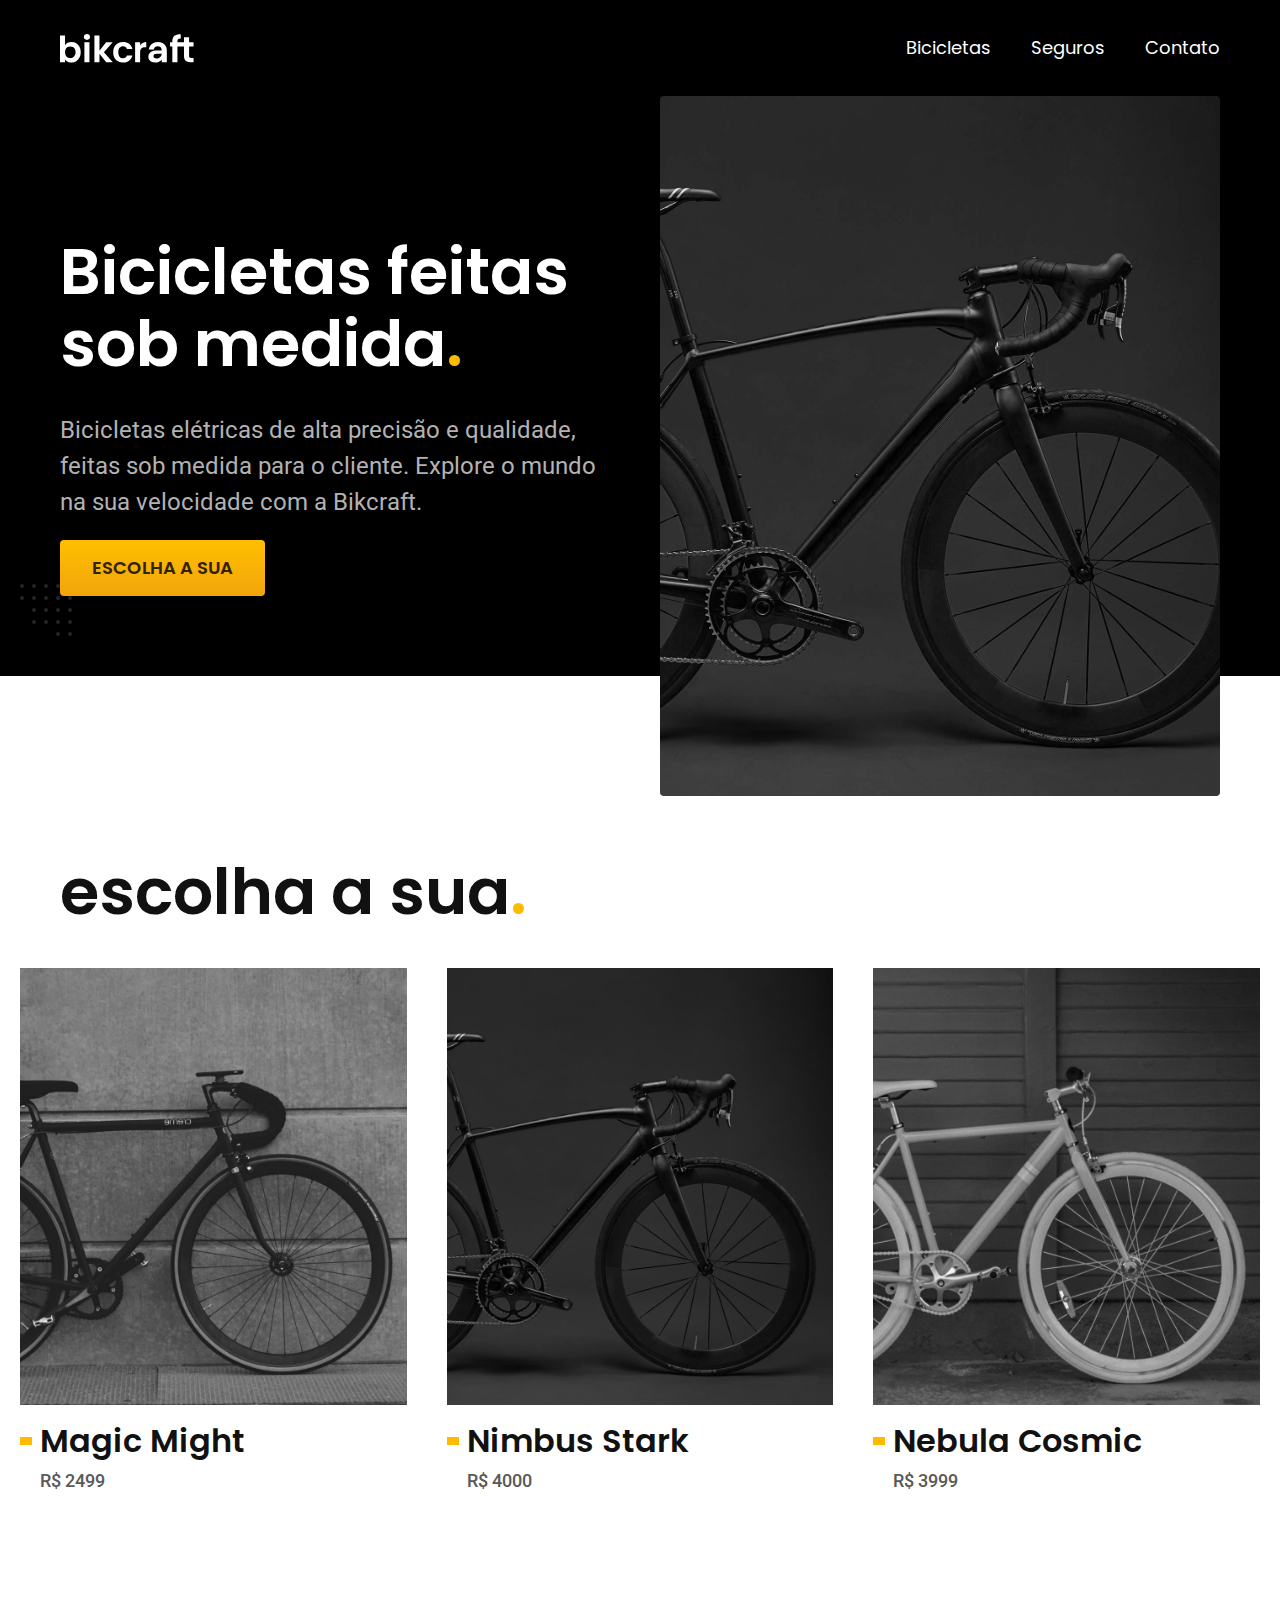
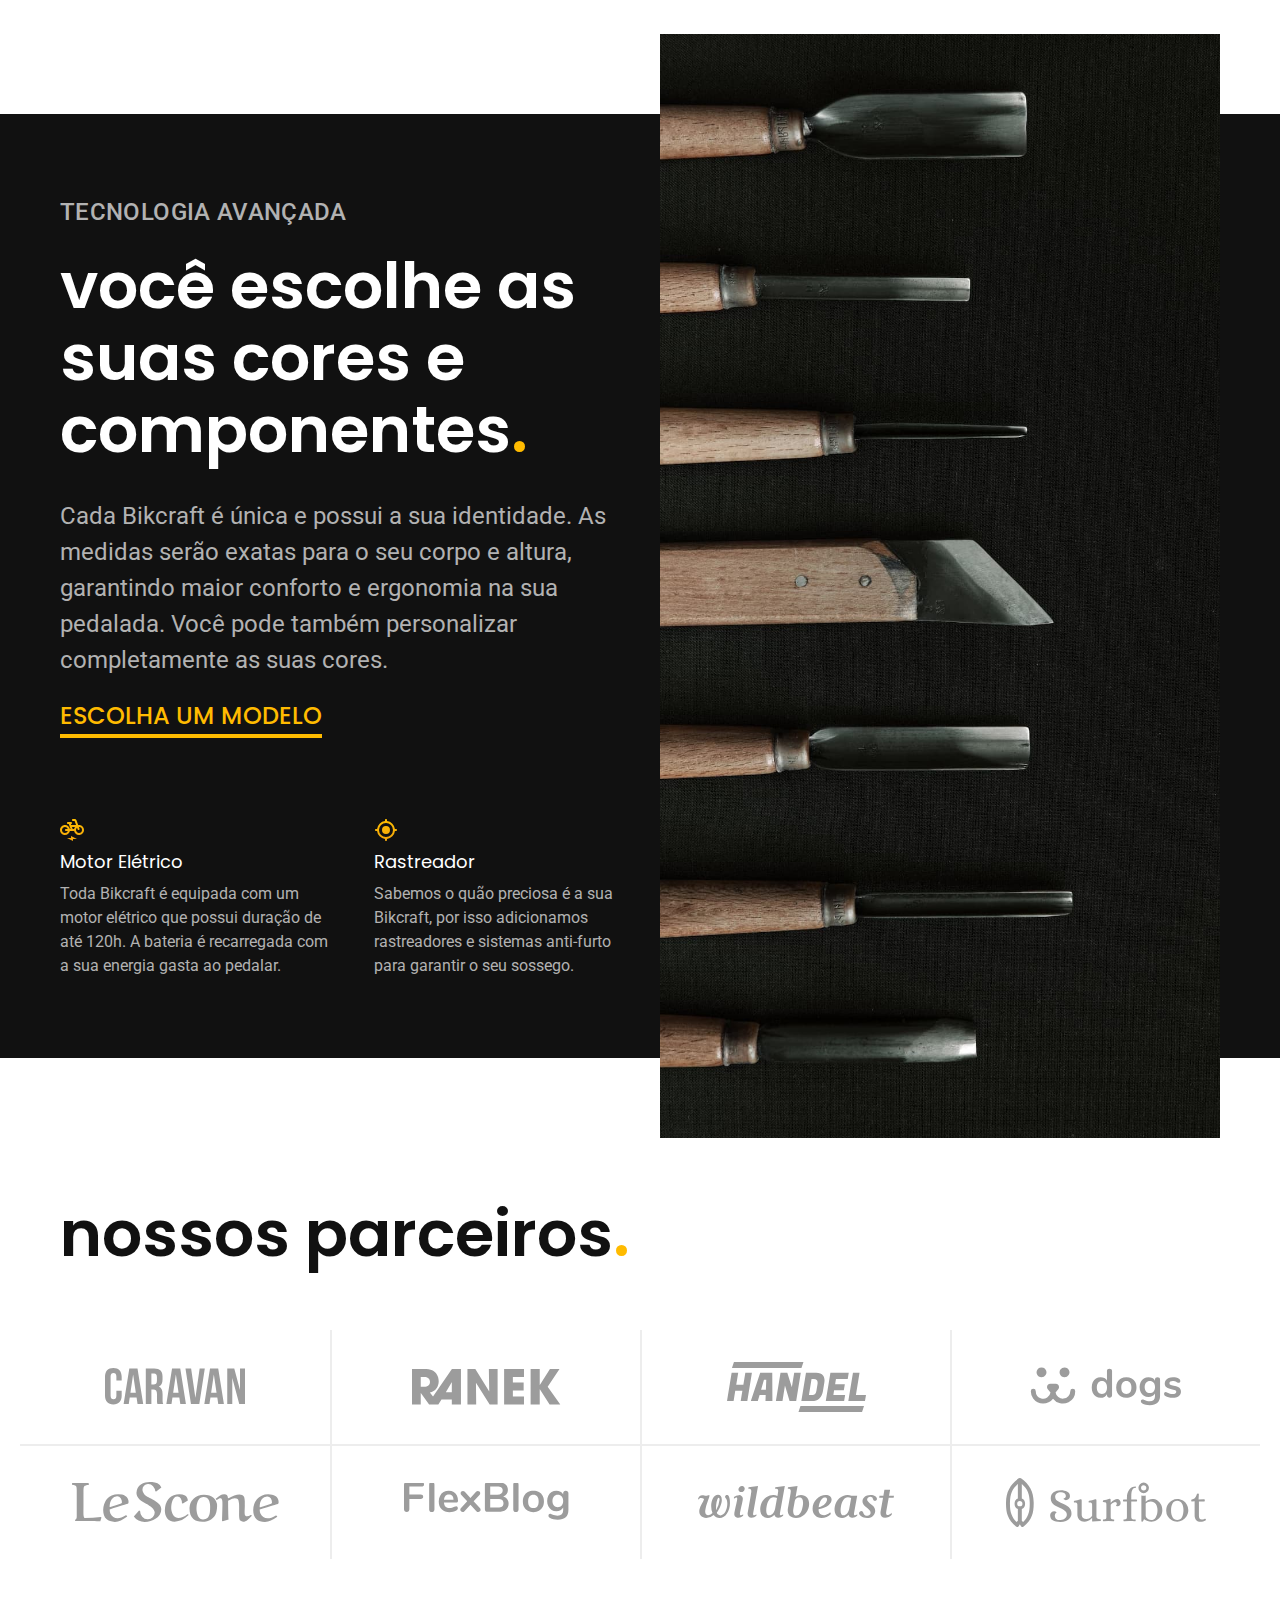
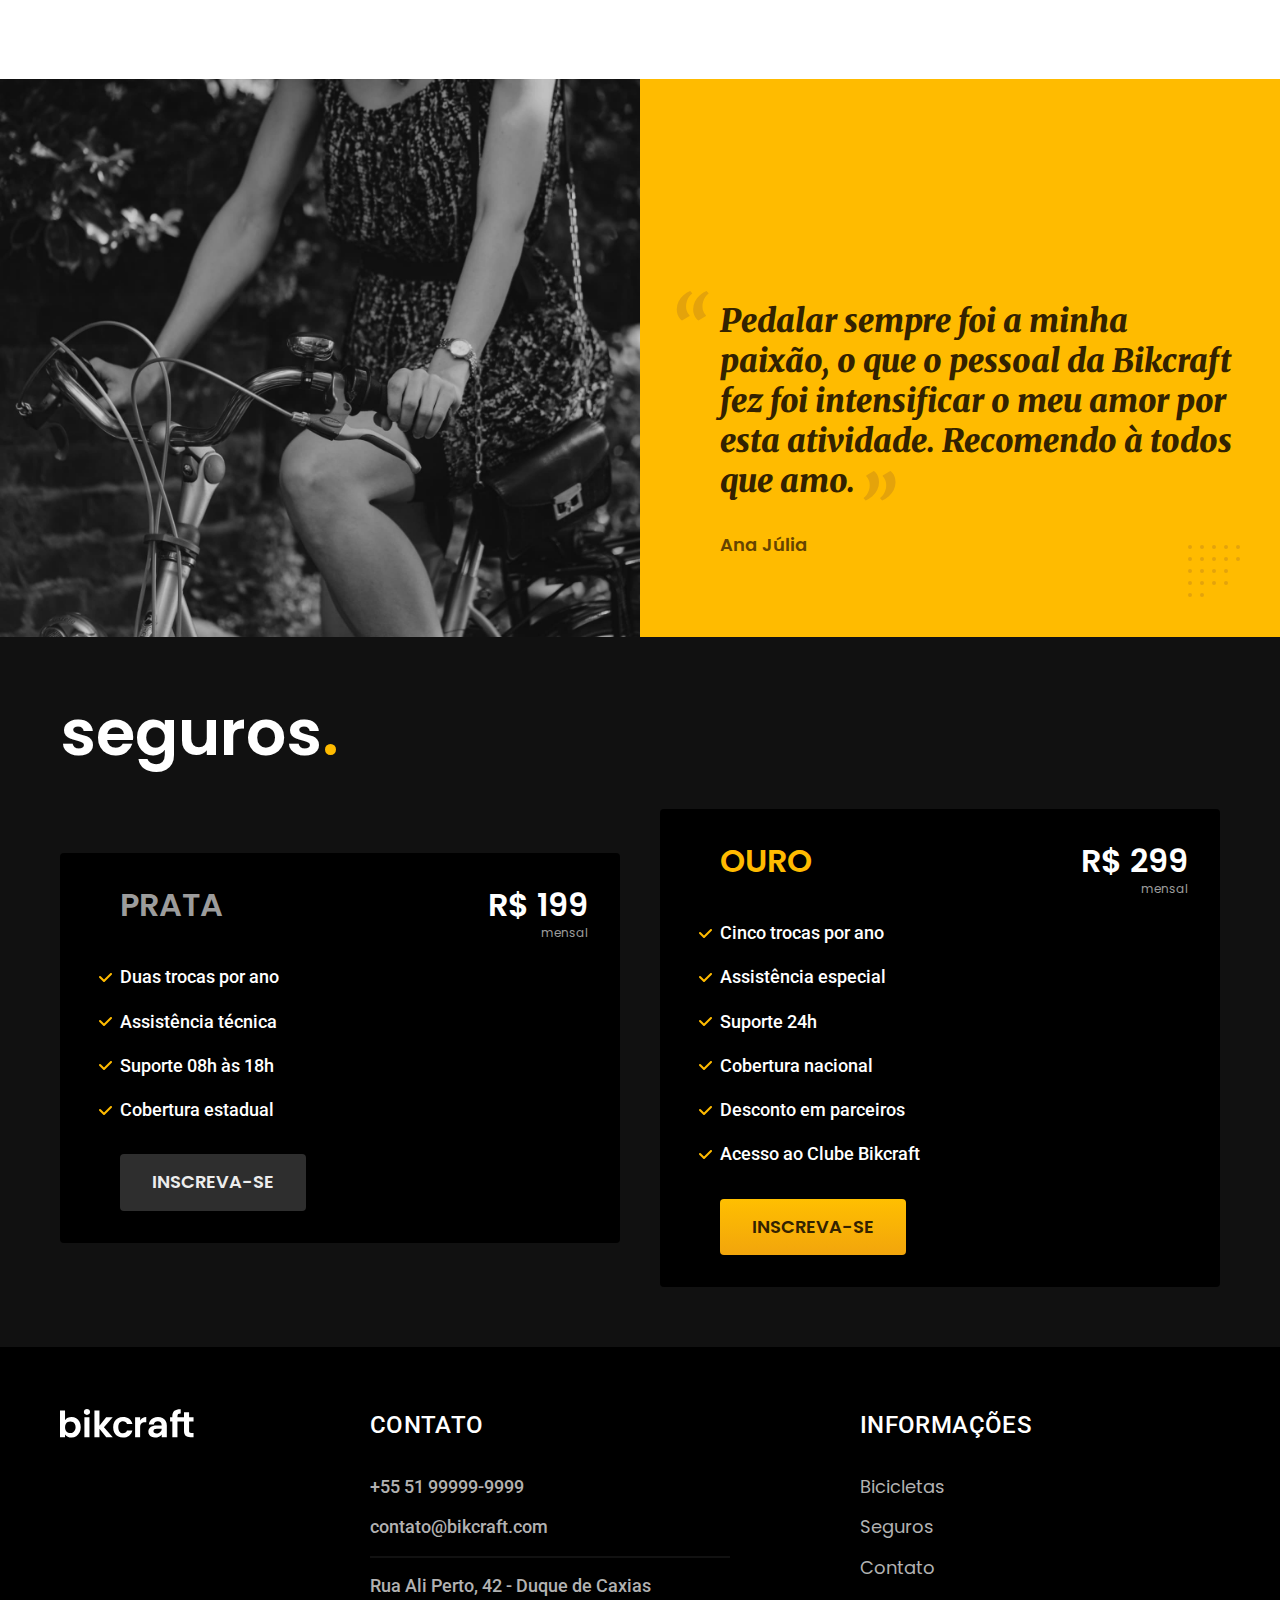
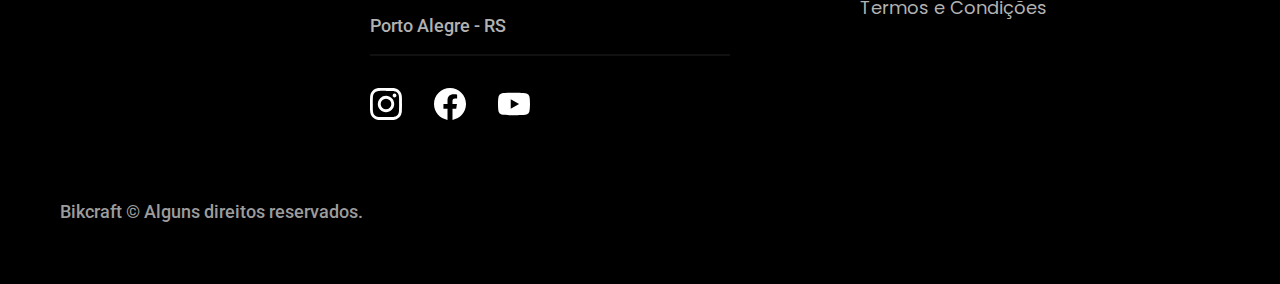
==== commit 2ce9ead7: "otimizações-final 2.0" ====
--- a/index.html
+++ b/index.html
@@ -83,12 +83,12 @@
         <a class="link" href="./bicicletas.hmtl">Escolha um modelo</a>
         <div class="tecnologia-vantagens">
           <div>
-            <img src="./img/icones/eletrica.svg" width="32" height="32" alt="">
+            <img src="./img/icones/eletrica.svg" width="24" height="24" alt="">
             <h3 class="font-1-m cor-0">Motor Elétrico</h3>
             <p class="font-2-s cor-5">Toda Bikcraft é equipada com um motor elétrico que possui duração de até 120h. A bateria é recarregada com a sua energia gasta ao pedalar.</p>
           </div>
           <div>
-            <img src="./img/icones/rastreador.svg" width="32" height="32" alt="">
+            <img src="./img/icones/rastreador.svg" width="24" height="24" alt="">
             <h3 class="font-1-m cor-0">Rastreador</h3>
             <p class="font-2-s cor-5">Sabemos o quão preciosa é a sua Bikcraft, por isso adicionamos rastreadores e sistemas anti-furto para garantir o seu sossego.</p>
           </div>
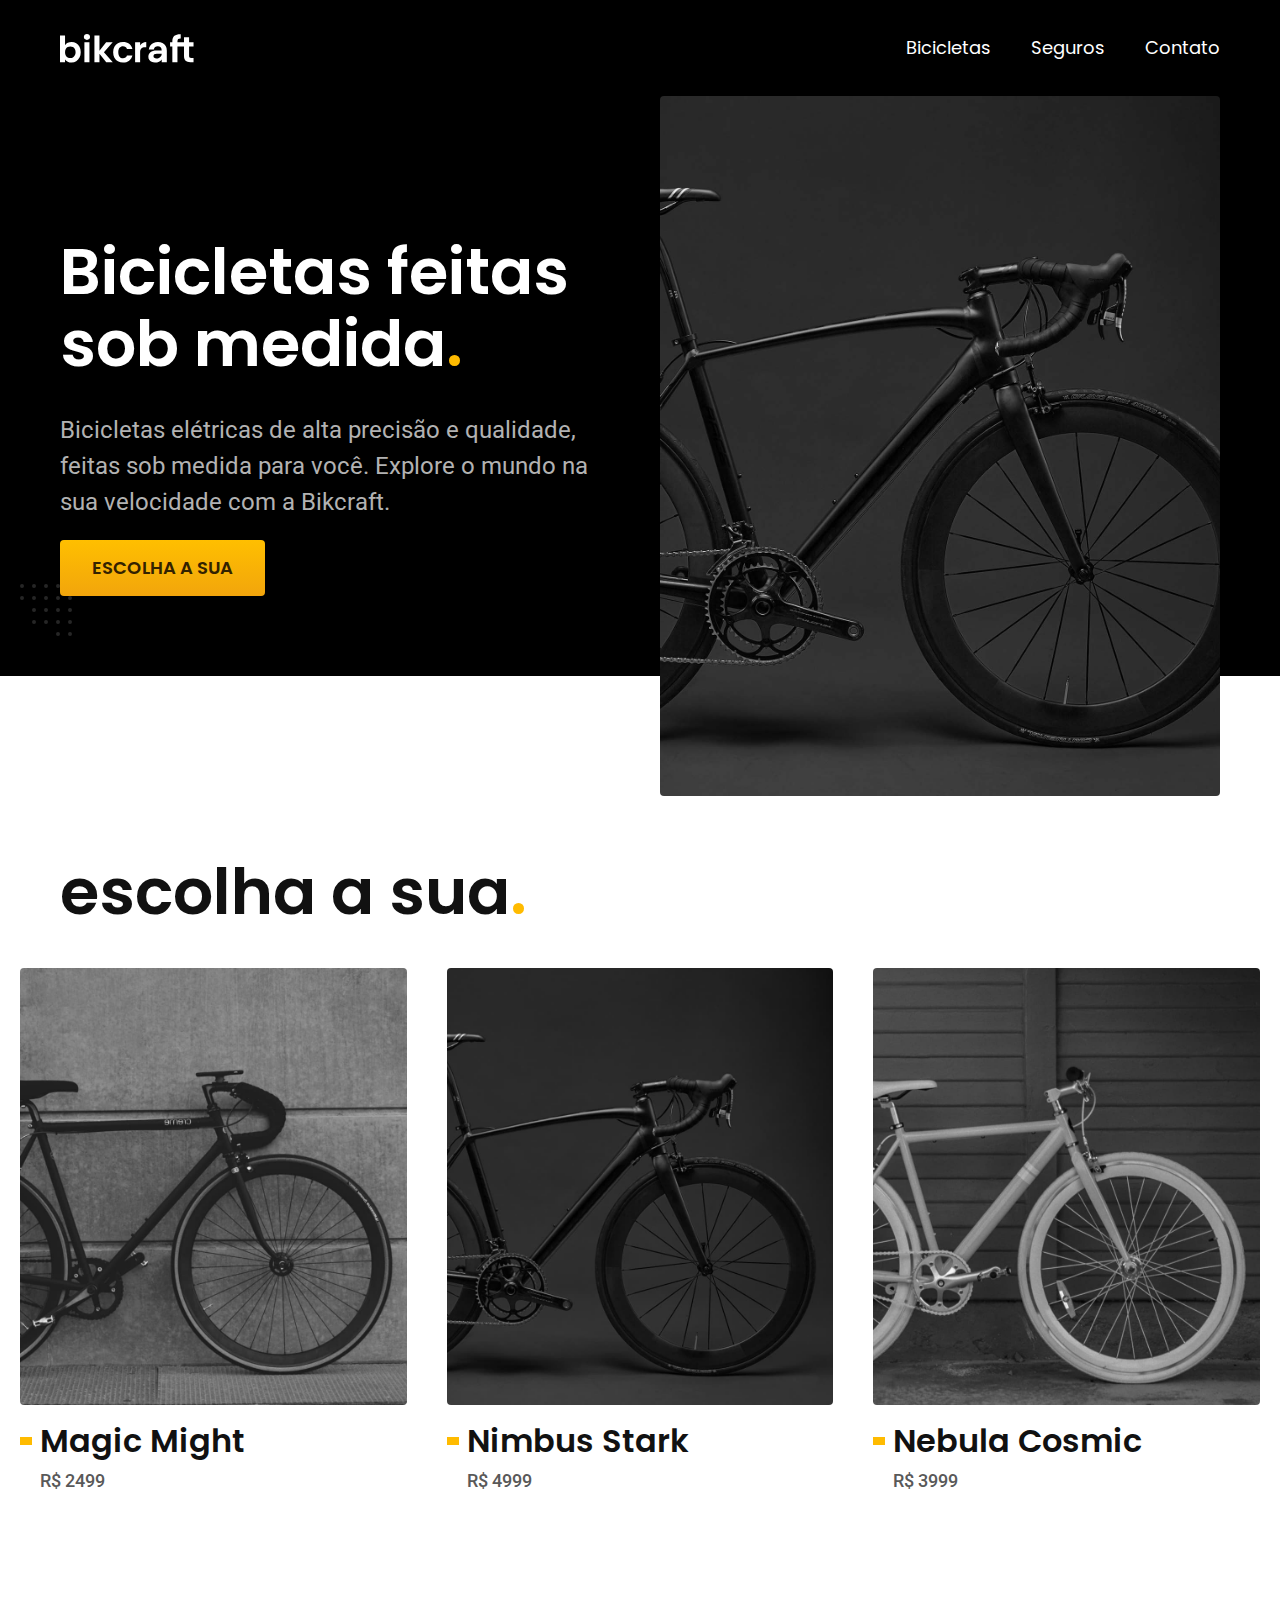
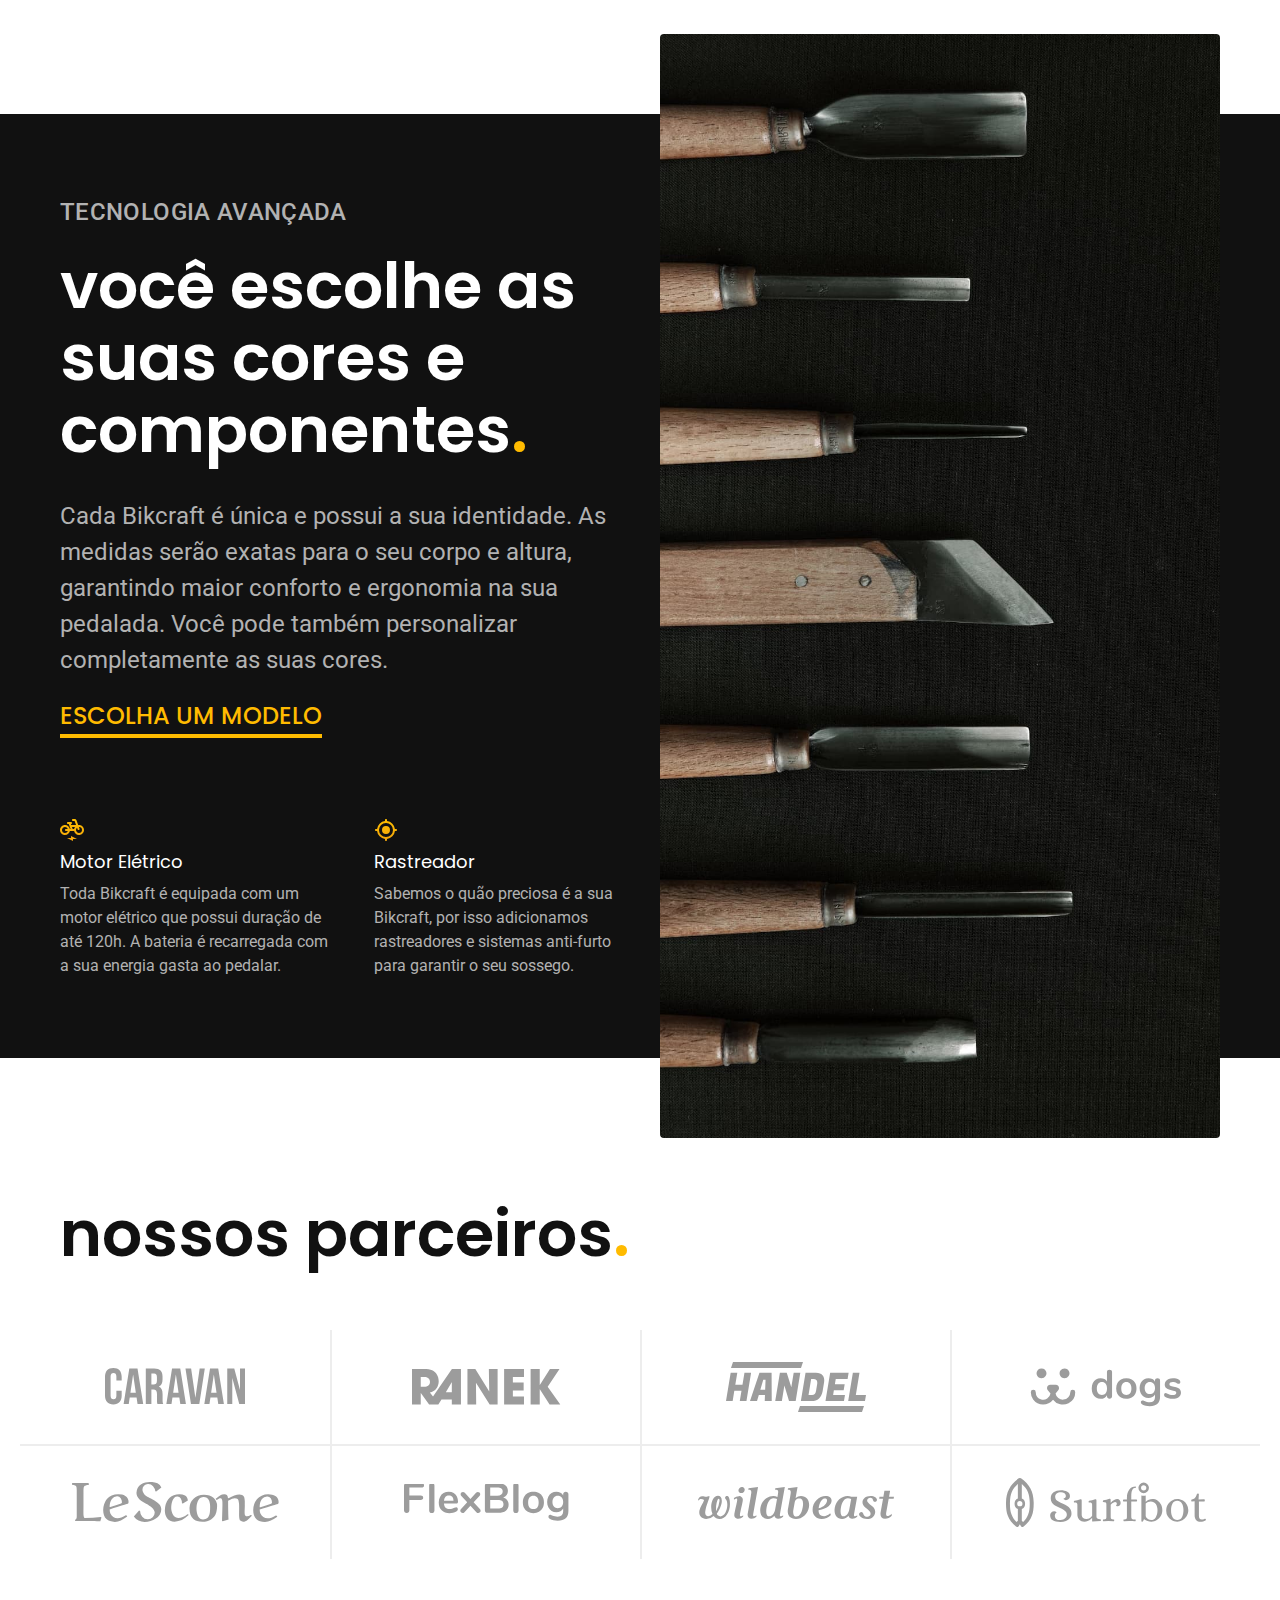
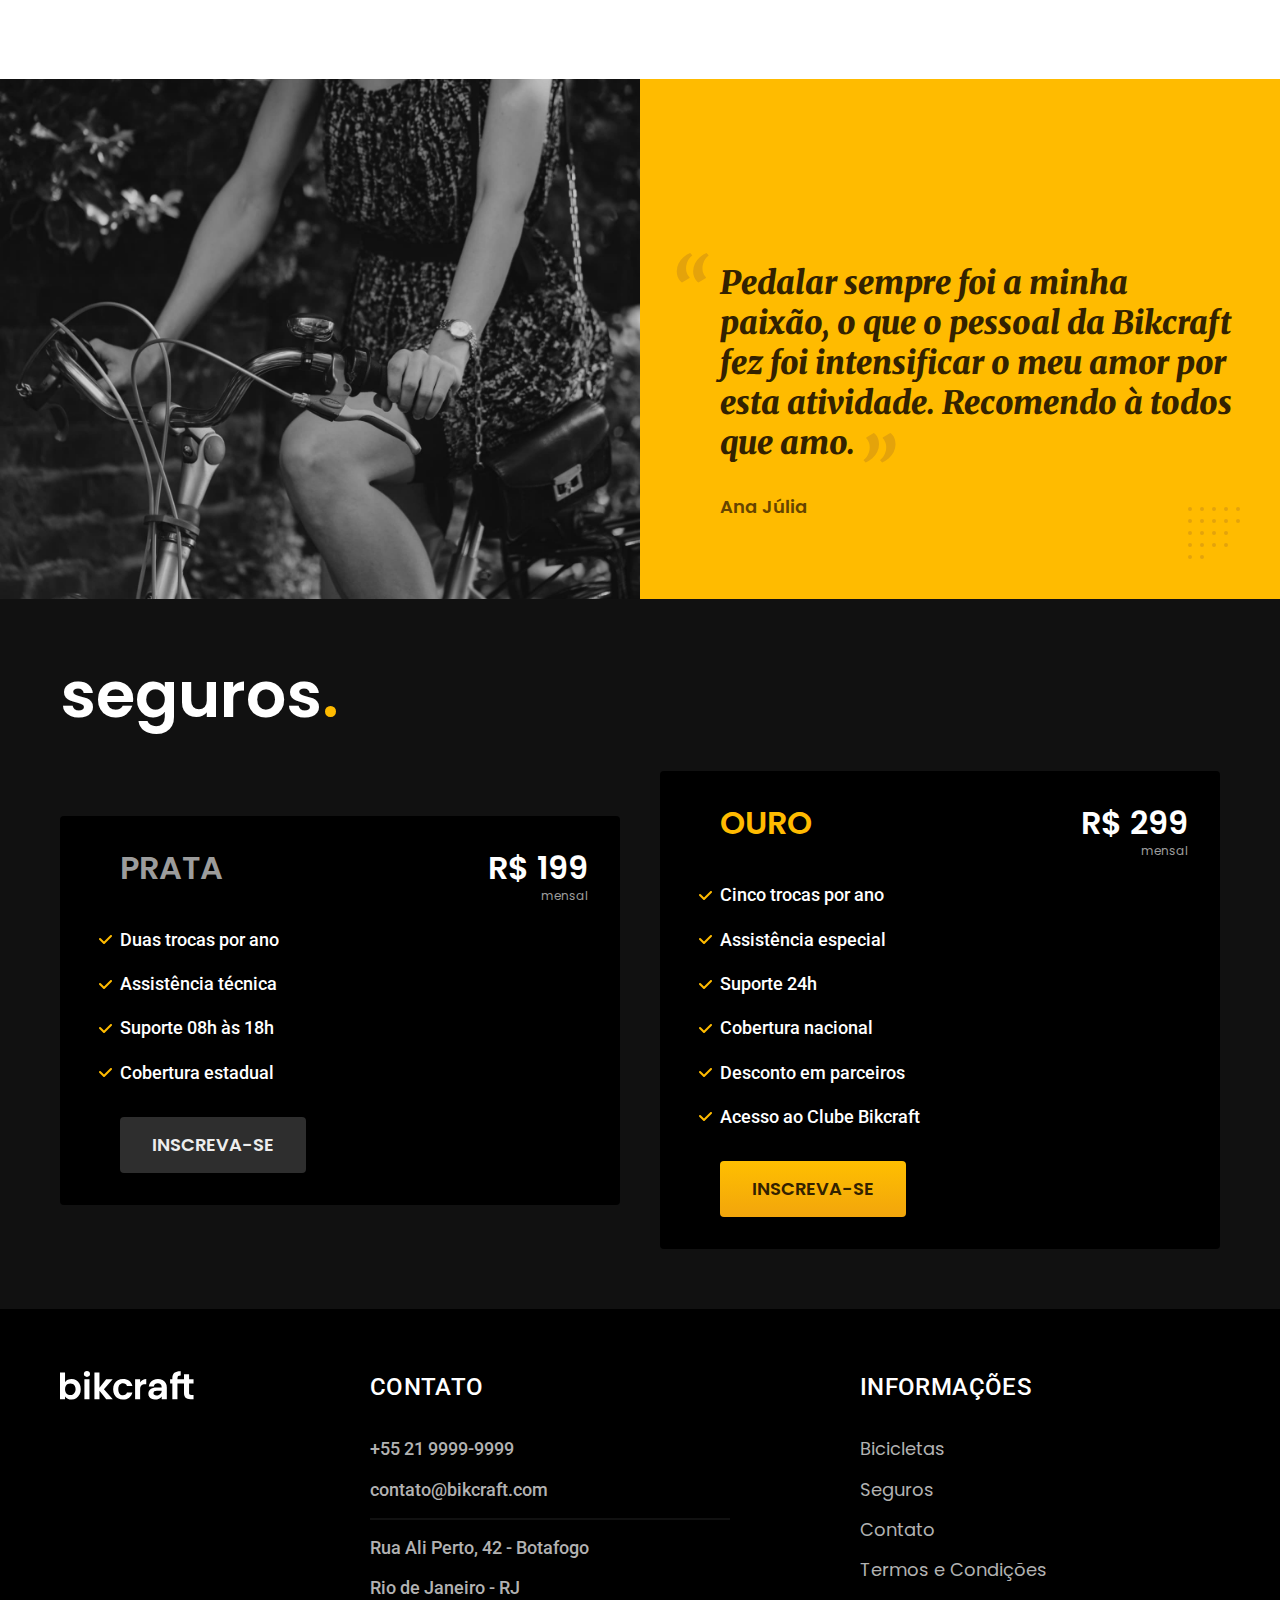
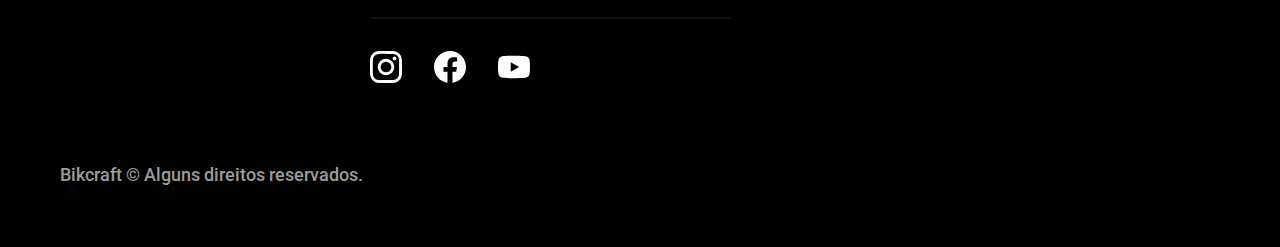
==== commit 4bb7d522: "Otimização Final" ====
--- a/index.html
+++ b/index.html
@@ -3,17 +3,20 @@
 
 <head>
   <meta charset="UTF-8">
-  <meta http-equiv="X-UA-Compatible" content="IE=edge">
   <meta name="viewport" content="width=device-width, initial-scale=1.0">
+
   <title>Bikcraft - Bicicletas Elétricas</title>
-  <meta name="description" content="Bicicletas elétricas de alta precisão e qualidade,  feitas sob medida para o cliente. Explore o mundo na sua velocidade com a Bikcraft.">
-  <link rel="preload" href="./css/style.css" as="style">
-  <link rel="stylesheet" href="./css/style.css">
+  <meta name="description" content="Bicicletas elétricas de alta precisão e qualidade, feitas sob medida para o cliente. Explore o mundo na sua velocidade com a Bikcraft.">
+
+  <link rel="icon" href="./favicon.svg" type="image/svg+xml">
+  <link rel="preload" href="./css/style.min.css" as="style">
+  <link rel="stylesheet" href="./css/style.min.css">
+
+  <script>document.documentElement.classList.add('js');</script>
 
   <link rel="preconnect" href="https://fonts.googleapis.com">
   <link rel="preconnect" href="https://fonts.gstatic.com" crossorigin>
-  <link href="https://fonts.googleapis.com/css2?family=Merriweather:ital,wght@1,900&family=Poppins:wght@400;600&family=Roboto:wght@500&display=swap" rel="stylesheet">
-
+  <link href="https://fonts.googleapis.com/css2?family=Merriweather:ital,wght@1,900&family=Poppins:wght@400;600&family=Roboto:wght@400;500&display=swap" rel="stylesheet">
 </head>
 
 <body>
@@ -36,37 +39,38 @@
   <main class="introducao-bg">
     <div class="introducao container">
       <div class="introducao-conteudo">
-        <h1 class="font-1-xxl cor-0">Bicicletas feitas sob medida<span class="cor-p1">.</span></h1>
-        <p class="font-2-l cor-5">Bicicletas elétricas de alta precisão e qualidade, feitas sob medida para o cliente. Explore o mundo na sua velocidade com a Bikcraft.</p>
-        <a class="botao" href="./bicicletas.html">Escolha a sua</a>
-      </div>
-      <picture>
+        <h1 class="font-1-xxl cor-0 fadeInDown" data-anime="200">Bicicletas feitas sob medida<span class="cor-p1">.</span></h1>
+        <p class="font-2-l cor-5 fadeInDown" data-anime="400">Bicicletas elétricas de alta precisão e qualidade, feitas sob medida para você. Explore o mundo na sua velocidade com a Bikcraft.</p>
+        <a class="botao fadeInDown" data-anime="600" href="./bicicletas.html">Escolha a sua</a>
+      </div>
+      <picture data-anime="800" class="fadeInDown">
         <source media="(max-width: 800px)" srcset="./img/bicicletas/nimbus.jpg">
-        <img src="./img/fotos/introducao.jpg" alt="Bicicleta elétrica preta">
+        <img src="./img/fotos/introducao.jpg" width="1280" height="1600" alt="Bicicleta elétrica preta.">
       </picture>
     </div>
   </main>
+
   <article class="bicicletas-lista">
     <h2 class="container font-1-xxl">escolha a sua<span class="cor-p1">.</span></h2>
 
     <ul>
       <li>
         <a href="./bicicletas/magic.html">
-          <img src="./img/bicicletas/magic-home.jpg" width="920" height="1040" alt="Bicicleta preta">
+          <img src="./img/bicicletas/magic-home.jpg" alt="Bicicleta preta" width="920" height="1040">
           <h3 class="font-1-xl">Magic Might</h3>
           <span class="font-2-m cor-8">R$ 2499</span>
         </a>
       </li>
       <li>
         <a href="./bicicletas/nimbus.html">
-          <img src="./img/bicicletas/nimbus-home.jpg" width="920" height="1040" alt="Bicicleta preta">
+          <img src="./img/bicicletas/nimbus-home.jpg" alt="Bicicleta preta" width="920" height="1040">
           <h3 class="font-1-xl">Nimbus Stark</h3>
-          <span class="font-2-m cor-8">R$ 4000</span>
+          <span class="font-2-m cor-8">R$ 4999</span>
         </a>
       </li>
       <li>
         <a href="./bicicletas/nebula.html">
-          <img src="./img/bicicletas/nebula-home.jpg" width="920" height="1040" alt="Bicicleta preta">
+          <img src="./img/bicicletas/nebula-home.jpg" alt="Bicicleta preta" width="920" height="1040">
           <h3 class="font-1-xl">Nebula Cosmic</h3>
           <span class="font-2-m cor-8">R$ 3999</span>
         </a>
@@ -80,7 +84,7 @@
         <span class="font-2-l-b cor-5">Tecnologia Avançada</span>
         <h2 class="font-1-xxl cor-0">você escolhe as suas cores e componentes<span class="cor-p1">.</span></h2>
         <p class="font-2-l cor-5">Cada Bikcraft é única e possui a sua identidade. As medidas serão exatas para o seu corpo e altura, garantindo maior conforto e ergonomia na sua pedalada. Você pode também personalizar completamente as suas cores.</p>
-        <a class="link" href="./bicicletas.hmtl">Escolha um modelo</a>
+        <a class="link" href="./bicicletas.html">Escolha um modelo</a>
         <div class="tecnologia-vantagens">
           <div>
             <img src="./img/icones/eletrica.svg" width="24" height="24" alt="">
@@ -104,14 +108,14 @@
     <h2 class="container font-1-xxl">nossos parceiros<span class="cor-p1">.</span></h2>
 
     <ul>
-      <li><img src="./img/parceiros/caravan.svg" width="140" height="38" alt="caravan"></li>
-      <li><img src="./img/parceiros/ranek.svg" width="149" height="36" alt="ranek"></li>
-      <li><img src="./img/parceiros/handel.svg" width="139" height="50" alt="handel"></li>
-      <li><img src="./img/parceiros/dogs.svg" width="152" height="39" alt="dogs"></li>
-      <li><img src="./img/parceiros/lescone.svg" width="208" height="41" alt="lescone"></li>
-      <li><img src="./img/parceiros/flexblog.svg" width="165" height="38" alt="flexblog"></li>
-      <li><img src="./img/parceiros/wildbeast.svg" width="196" height="34" alt="wildbeast"></li>
-      <li><img src="./img/parceiros/surfbot.svg" width="200" height="49" alt="surftbot"></li>
+      <li><img src="./img/parceiros/caravan.svg" alt="Caravan" width="140" height="38"></li>
+      <li><img src="./img/parceiros/ranek.svg" alt="Ranek" width="149" height="36"></li>
+      <li><img src="./img/parceiros/handel.svg" alt="Handel" width="140" height="50"></li>
+      <li><img src="./img/parceiros/dogs.svg" alt="Dogs" width="152" height="39"></li>
+      <li><img src="./img/parceiros/lescone.svg" alt="LeScone" width="208" height="41"></li>
+      <li><img src="./img/parceiros/flexblog.svg" alt="FlexBlog" width="165" height="38"></li>
+      <li><img src="./img/parceiros/wildbeast.svg" alt="Wildbeast" width="196" height="34"></li>
+      <li><img src="./img/parceiros/surfbot.svg" alt="Surfbot" width="200" height="49"></li>
     </ul>
   </section>
 
@@ -139,7 +143,7 @@
           <li>Suporte 08h às 18h</li>
           <li>Cobertura estadual</li>
         </ul>
-        <a class="botao secundario" href="./orcamento.html">Inscreva-se</a>
+        <a class="botao secundario" href="./orcamento.html?tipo=seguro&produto=prata">Inscreva-se</a>
       </div>
 
       <div class="seguros-item">
@@ -153,30 +157,30 @@
           <li>Desconto em parceiros</li>
           <li>Acesso ao Clube Bikcraft</li>
         </ul>
-        <a class="botao" href="./orcamento.html">Inscreva-se</a>
+        <a class="botao" href="./orcamento.html?tipo=seguro&produto=ouro">Inscreva-se</a>
       </div>
     </div>
   </article>
 
   <footer class="footer-bg">
     <div class="footer container">
-      <img src="./img/bikcraft.svg" width="136" height="32" alt=" Bikcraft">
+      <img src="./img/bikcraft.svg" width="136" height="32" alt="Bikcraft">
       <div class="footer-contato">
         <h3 class="font-2-l-b cor-0">Contato</h3>
         <ul class="font-2-m cor-5">
-          <li><a href="tel:+5551999999999">+55 51 99999-9999</a></li>
+          <li><a href="tel:+552199999999">+55 21 9999-9999</a></li>
           <li><a href="mailto:contato@bikcraft.com">contato@bikcraft.com</a></li>
-          <li>Rua Ali Perto, 42 - Duque de Caxias</li>
-          <li>Porto Alegre - RS</li>
+          <li>Rua Ali Perto, 42 - Botafogo</li>
+          <li>Rio de Janeiro - RJ</li>
         </ul>
         <div class="footer-redes">
-          <a href="">
+          <a href="./">
             <img src="./img/redes/instagram.svg" width="32" height="32" alt="Instagram">
           </a>
-          <a href="">
+          <a href="./">
             <img src="./img/redes/facebook.svg" width="32" height="32" alt="Facebook">
           </a>
-          <a href="">
+          <a href="./">
             <img src="./img/redes/youtube.svg" width="32" height="32" alt="Youtube">
           </a>
         </div>
@@ -195,6 +199,9 @@
       <p class="footer-copy font-2-m cor-6">Bikcraft © Alguns direitos reservados.</p>
     </div>
   </footer>
+
+  <script src="./js/plugins/simple-anime.js"></script>
+  <script src="./js/script.js"></script>
 </body>
 
 </html>--- a/css/style.min.css
+++ b/css/style.min.css
@@ -0,0 +1 @@
+body{margin:0;font-family:Arial,Helvetica,sans-serif;color:#111}blockquote,dd,h1,h2,h3,h4,p,ul{margin:0}ul{padding:0;list-style:none}a{text-decoration:none;color:inherit}img{max-width:100%;height:auto;display:block}img[src$=".jpg"]{border-radius:4px}.font-1-xs{font:400 0.75rem/1.35 Poppins,sans-serif}.font-2-xs{font:400 0.875rem/1.43 Roboto,sans-serif}.font-1-s{font:400 1rem/1.5 Poppins,sans-serif}.font-2-s{font:400 1rem/1.5 Roboto,sans-serif}.font-1-m,.font-1-m-b{font:400 1.125rem/1.35 Poppins,sans-serif}.font-1-m-b{font-weight:600}.font-2-m{font:500 1.125rem/1.35 Roboto,sans-serif}.font-1-l{font:400 1.5rem/1.5 Poppins,sans-serif}.font-2-l,.font-2-l-b{font:400 1.5rem/1.5 Roboto,sans-serif}.font-2-l-b{font-weight:500;letter-spacing:.015em;text-transform:uppercase}.font-1-xl{font:600 2rem/1.25 Poppins,sans-serif}.font-2-xl{font:500 2rem/1.25 Roboto,sans-serif}.font-1-xxl{font:600 4rem/1.125 Poppins,sans-serif}@media (max-width:1200px){.font-1-xxl{font-size:3rem}.font-2-l,.font-2-l-b{font-size:1.125rem}}@media (max-width:800px){.font-1-xxl{font-size:2rem}.font-1-xl,.font-2-xl{font-size:1.5rem}}:root{--cor-0:#ffffff;--cor-1:#f7f7f7;--cor-2:#ededed;--cor-3:#dedede;--cor-4:#cccccc;--cor-5:#b2b2b2;--cor-6:#9c9c9c;--cor-7:#717171;--cor-8:#595959;--cor-9:#404040;--cor-10:#2e2e2e;--cor-11:#111111;--cor-12:#000000;--cor-p1:#ffbb00;--cor-p2:#e4a30b;--cor-p3:#a66f00;--cor-p4:#664400;--cor-p5:#332200}.cor-0{color:var(--cor-0)}.cor-1{color:var(--cor-1)}.cor-2{color:var(--cor-2)}.cor-3{color:var(--cor-3)}.cor-4{color:var(--cor-4)}.cor-5{color:var(--cor-5)}.cor-6{color:var(--cor-6)}.cor-7{color:var(--cor-7)}.cor-8{color:var(--cor-8)}.cor-9{color:var(--cor-9)}.cor-10{color:var(--cor-10)}.cor-11{color:var(--cor-11)}.cor-12{color:var(--cor-12)}.cor-p1{color:var(--cor-p1)}.cor-p2{color:var(--cor-p2)}.cor-p3{color:var(--cor-p3)}.cor-p4{color:var(--cor-p4)}.cor-p5{color:var(--cor-p5)}.js .fadeInDown{transform:translate3d(0,-20px,0)}.js .fadeInUp{transform:translate3d(0,20px,0)}.js .fadeInRight{transform:translate3d(20px,0,0)}.js .fadeInLeft{transform:translate3d(-20px,0,0)}.js [data-anime]{opacity:0}.js .anime{opacity:1;transform:none;transition:transform .8s,opacity .8s}.header-bg{background-color:var(--cor-12)}.header{display:flex;flex-wrap:wrap;gap:20px;justify-content:space-between;align-items:center;padding-top:20px;padding-bottom:20px}.header-menu{display:flex;flex-wrap:wrap;gap:40px}.header-menu a{display:inline-block;padding:16px 0;position:relative}.header-menu a:after{content:"";display:block;height:2px;width:0;background:var(--cor-0);margin-top:4px;transition:.3s;position:absolute}.header-menu a.ativo::after,.header-menu a:hover::after{width:100%}@media (max-width:800px){.header-menu{gap:20px}.header-menu a{background:var(--cor-11);padding:12px 16px;border-radius:4px}.header-menu a:hover{background-color:var(--cor-10)}.header a:after{display:none}}@media (max-width:600px){.header-menu{gap:12px}.header-menu a{padding:8px 12px;font-size:14px}}.footer-bg{background-color:var(--cor-12)}.footer{display:grid;grid-template-columns:3fr 5fr 4fr;gap:40px;padding-top:60px;padding-bottom:60px}.footer h3{margin-bottom:32px}.footer-contato ul{margin-bottom:32px}.footer-contato li:nth-child(2n):after{content:"";display:block;max-width:360px;height:2px;background:var(--cor-11);margin-top:16px}.footer li{margin-bottom:16px}.footer-redes{display:flex;gap:32px}.footer a:hover{color:var(--cor-0)}.footer-copy{grid-column:1/-1;margin-top:40px}@media (max-width:800px){.footer>img{display:none}.footer{grid-template-columns:1fr 1fr}}@media (max-width:600px){.footer{grid-template-columns:1fr;gap:60px}.footer-copy{margin-top:0}}.container{box-sizing:border-box;max-width:1200px;padding-left:20px;padding-right:20px;margin-left:auto;margin-right:auto}.botao{display:inline-block;padding:16px 32px;background:linear-gradient(#ffbf00,#f2a50c);border-radius:4px;box-shadow:0 1px 2px rgba(0,0,0,.1);text-transform:uppercase;color:var(--cor-p5);font:600 1.125rem/1.35 Poppins,sans-serif;max-width:max-content;border:none;cursor:pointer}.botao:hover{background:linear-gradient(#ffb60d,#e59317)}.botao.secundario{background:var(--cor-10);color:var(--cor-2)}.botao.secundario:hover{background:var(--cor-9)}.botao.seta{display:flex;align-items:center}.botao.seta::after{content:"";display:inline-block;width:18px;height:10px;margin-left:12px;background:url("../img/icones/seta.svg");transition:transform .2s}.botao.seta:hover::after{transform:translateX(4px)}@media (max-width:600px){.botao{padding:12px 16px;font-size:1rem}}.link{display:inline-block;color:var(--cor-p1);font:500 1.5rem/1.5 Poppins,sans-serif;text-transform:uppercase}.link::after{content:"";display:block;width:100%;height:4px;background-color:currentColor}.link:hover{color:var(--cor-0)}.titulo-bg{padding-top:60px;padding-bottom:60px;background-color:var(--cor-11)}.titulo{background:url("../img/dec/top-right.svg") no-repeat top right 20px}.titulo p{margin-bottom:4px}@media (max-width:800px){.titulo-bg{padding-top:40px;padding-bottom:40px}.titulo p{font-size:1rem;text-transform:lowercase;font-weight:400}}.form{display:grid;grid-template-columns:1fr 1fr;gap:20px}.form label{display:block;font:400 1rem/1.5 Poppins,sans-serif;margin-bottom:4px}.form .col-2{grid-column:span 2}.form input[type=email],.form input[type=text],.form textarea{font:400 1rem/1.5 Roboto,sans-serif;background:var(--cor-1);border:1px solid var(--cor-2);padding:12px;border-radius:4px;width:100%;box-sizing:border-box}.form input[type=email]:focus,.form input[type=text]:focus,.form textarea:focus{outline:0;border-color:var(--cor-p1);background:var(--cor-0);box-shadow:0 0 0 2px #fea}@media (max-width:600px){.form{grid-template-columns:1fr}.form .col-2{grid-column:1}}.introducao-bg{background:var(--cor-12) url("../img/dec/bottom-left.svg") no-repeat bottom 160px left 20px;box-shadow:inset 0 -120px var(--cor-0)}.introducao{display:grid;grid-template-columns:1fr 1fr;gap:0 40px}.introducao-conteudo{align-self:end;padding-bottom:200px}.introducao img{width:100%;height:100%;object-fit:cover;border-radius:4px}.introducao h1{margin-bottom:32px}.introducao p{margin-bottom:20px}@media (max-width:800px){.introducao-bg{background:var(--cor-11);padding-top:40px;box-shadow:inset 0 -60px #fff}.introducao{grid-template-columns:1fr;gap:32px}.introducao-conteudo{padding-bottom:0}.introducao h1{margin-bottom:16px}.introducao img{height:300px;width:100%}}.tecnologia-bg{background-color:var(--cor-11);box-shadow:inset 0 80px var(--cor-0),inset 0 -80px var(--cor-0)}.tecnologia{display:grid;grid-template-columns:1fr 1fr;gap:40px}.tecnologia-imagem img{width:100%;height:100%;object-fit:cover;object-position:left}.tecnologia-conteudo{padding-top:160px;padding-bottom:160px}.tecnologia-conteudo>span{display:block;margin-bottom:20px}.tecnologia-conteudo h2{margin-bottom:32px}.tecnologia-conteudo>p{margin-bottom:20px}.tecnologia a{margin-bottom:80px}.tecnologia-vantagens{display:flex;gap:40px}.tecnologia-vantagens h3{margin-bottom:8px;width:max-content}.tecnologia-vantagens img{width:24px;margin-bottom:8px}@media (max-width:800px){.tecnologia-bg{box-shadow:initial}.tecnologia{grid-template-columns:1fr}.tecnologia-conteudo{padding-top:60px;padding-bottom:60px}.tecnologia-imagem{display:none}.tecnologia a{margin-bottom:60px}}@media (max-width:600px){.tecnologia-vantagens{flex-direction:column}}.parceiros{padding-top:60px;padding-bottom:120px}.parceiros h2{margin-bottom:60px}.parceiros ul{padding:0 20px;max-width:1400px;display:grid;grid-template-columns:repeat(4,1fr);margin:0 auto}.parceiros li{display:flex;padding:32px;border-left:2px solid var(--cor-2)}.parceiros img{margin:auto}.parceiros li:first-child,.parceiros li:nth-child(5){border-left:none}.parceiros li:nth-child(n+5){border-top:2px solid var(--cor-2)}@media (max-width:800px){.parceiros{padding-bottom:60px}.parceiros h2{margin-bottom:20px}.parceiros ul{grid-template-columns:repeat(2,1fr)}.parceiros li:nth-child(n+3){border-top:2px solid var(--cor-2)}.parceiros li:nth-child(odd){border-left:none}}.depoimento{display:grid;grid-template-columns:1fr 1fr;background-color:var(--cor-p1);overflow:hidden}.depoimento img{width:100%;height:100%;object-fit:cover;border-radius:0}.depoimento-conteudo{padding:40px 40px 80px 80px;align-self:end;background:url("../img/dec/bottom-right-p.svg") no-repeat bottom 40px right 40px}.depoimento-conteudo p{max-width:32ch;font-family:Merriweather,serif;font-style:italic;font-weight:900;margin-bottom:32px;position:relative}.depoimento p::after,.depoimento p::before{font-size:5rem;color:var(--cor-p2);position:absolute}.depoimento p::before{content:"“";left:-50px;top:-20px}.depoimento p::after{content:"”"}@media (min-width:1200px){.depoimento img{max-height:520px}}@media (max-width:800px){.depoimento{grid-template-columns:1fr;text-align:center}.depoimento img{max-height:200px}.depoimento-conteudo{padding:40px 20px;margin:auto}}.bicicletas-lista{padding-top:60px;padding-bottom:120px}.bicicletas-lista h2{margin-bottom:40px}.bicicletas-lista ul{display:flex;gap:40px;padding:0 20px 20px 20px;max-width:1400px;margin-left:auto;margin-right:auto;overflow-x:auto}#bicicleta .bicicletas-lista ul{padding:0 0 20px 0}.bicicletas-lista li{flex:1;min-width:280px}.bicicletas-lista a{display:block}.bicicletas-lista img{margin-bottom:16px}.bicicletas-lista h3{margin-bottom:8px;display:flex;align-items:center}.bicicletas-lista h3::before{content:"";display:inline-block;height:8px;width:12px;margin-right:8px;background-color:var(--cor-p1);transition:width .2s}.bicicletas-lista a:hover h3::before{width:24px}.bicicletas-lista li span{padding-left:20px}@media (max-width:800px){.bicicletas-lista{padding-bottom:60px}.bicicletas-lista ul{gap:20px}}.bicicletas-bg{background:linear-gradient(to right,var(--cor-0) 30%,var(--cor-11) 0)}.bicicletas{display:grid;grid-template-columns:1fr 1fr;gap:40px;padding-top:60px;padding-bottom:60px;background:url("../img/dec/top-right.svg") no-repeat top 40px right 20px}.bicicletas-imagem{display:grid}.bicicletas-imagem img{grid-area:1/1}.bicicletas-imagem span{grid-area:1/1;place-self:start end;margin-top:20px;background:var(--cor-12);display:inline-block;padding:8px 16px 8px 8px;border-radius:4px 0 0 4px}.bicicletas-conteudo{display:grid;grid-template-columns:1fr auto;align-content:start}.bicicletas h2,.bicicletas p{grid-column:1/-1}.bicicletas h2{margin-bottom:20px}.bicicletas h2::before{content:"";display:block;width:12px;height:8px;background-color:var(--cor-p1);margin-bottom:8px}.bicicletas p{margin-bottom:32px}.bicicletas a{place-self:end}.bicicletas li{display:flex;align-items:center}.bicicletas ul{display:grid;gap:16px}.bicicletas-conteudo img{width:24px;margin-right:8px}@media (max-width:800px){.bicicletas-bg{background:var(--cor-11)}.bicicletas{grid-template-columns:1fr;gap:20px;padding-top:40px;padding-bottom:40px}}@media (max-width:600px){.bicicletas-conteudo{grid-template-columns:1fr}.bicicletas ul{font-size:1rem;grid-template-columns:1fr 1fr;margin-bottom:32px}.bicicletas a{place-self:start}}.bicicleta{display:grid;grid-template-columns:1fr 1fr;align-items:start;gap:40px;padding-top:60px;padding-bottom:60px}#bicicleta .titulo p{text-transform:uppercase}.bicicleta-imagens{display:flex;flex-wrap:wrap;gap:20px}.bicicleta-imagens img{flex:1;min-width:200px}.bicicleta-imagens img:first-child{min-width:100%}.bicicleta-conteudo>p{margin-bottom:32px}.bicicleta-comprar{display:grid;grid-template-columns:max-content auto;align-items:center;justify-items:start;gap:8px 12px;margin-bottom:40px}.bicicleta-comprar a{grid-row:span 2}.bicicleta-comprar span{display:flex;align-items:center;background-color:var(--cor-12);gap:8px;padding:4px 8px;border-radius:4px}.bicicleta-conteudo h2{text-transform:uppercase;letter-spacing:.015em;margin-bottom:12px}.bicicleta-ficha,.bicicleta-informacoes{padding:32px;background-color:var(--cor-12);border-radius:4px}.bicicleta-informacoes{margin-bottom:40px;display:grid;grid-template-columns:1fr 1fr;gap:32px}.bicicleta-informacoes img{width:24px;margin-bottom:8px}.bicicleta-informacoes h3{margin-bottom:8px}.bicicleta-ficha li{padding:4px 0;display:flex;justify-content:space-between;border-bottom:1px solid var(--cor-11)}.bicicleta-ficha li:last-child{border-bottom:none}.bicicleta-ficha span{color:var(--cor-6)}@media (max-width:800px){.bicicleta{grid-template-columns:1fr;padding-top:40px;padding-bottom:40px}.bicicleta-imagens{grid-row:2}}@media (max-width:400px){.bicicleta-informacoes{grid-template-columns:1fr}.bicicleta-comprar{grid-template-columns:1fr}}.seguro-bg{background-color:var(--cor-11);box-shadow:inset 0 120px var(--cor-0),inset 0 -120px var(--cor-12)}.seguro{display:grid;grid-template-columns:1fr 1fr;gap:40px}.seguro-imagem img{width:100%;height:100%;object-fit:cover}.seguro-conteudo{padding-top:180px;padding-bottom:180px}.seguro h2{margin-bottom:32px}.seguro p{margin-bottom:20px}@media (max-width:800px){.seguro-bg{box-shadow:inset 0 -60px var(--cor-12)}.seguro{grid-template-columns:1fr}.seguro-conteudo{grid-row:1;padding-top:40px;padding-bottom:0}}.seguros-bg{background:var(--cor-11)}.seguros{padding-top:60px;padding-bottom:60px;display:grid;grid-template-columns:1fr 1fr;gap:40px;align-items:center}#seguros .seguros{padding-top:0}.seguros h2{grid-column:1/-1}.seguros-item{background-color:var(--cor-12);padding:32px 32px 32px 60px;display:grid;grid-template-columns:1fr auto;border-radius:4px}.seguros-item h3{margin-bottom:40px}.seguros-item span{grid-column:2;display:block;text-align:right}.seguros-item ul{grid-column:1/-1;margin-bottom:32px}.seguros-item li{display:flex;align-items:center;position:relative}.seguros-item li+li{margin-top:20px}.seguros-item li::before{content:"";display:inline-block;width:13px;height:9px;background-image:url("../img/icones/lista.svg");position:absolute;left:-21px}.seguros-item a{grid-column:1/-1}@media (max-width:800px){.seguros{grid-template-columns:1fr}}.vantagens-bg{background-color:var(--cor-12)}.vantagens{padding-top:120px;padding-bottom:120px}.vantagens h2{margin-bottom:60px}.vantagens ul{display:grid;grid-template-columns:repeat(auto-fit,minmax(280px,max-content));gap:40px 80px}.vantagens h3,.vantagens img{margin-bottom:8px}@media (max-width:800px){.vantagens{padding-top:60px;padding-bottom:60px}.vantagens h2{margin-bottom:40px}.vantagens ul{gap:20px}}.perguntas{padding-top:120px;padding-bottom:120px}.perguntas h2{margin-bottom:60px}.perguntas dl>div{padding:20px;border-radius:4px}.perguntas dl>div:nth-child(odd){background-color:var(--cor-1)}.perguntas button{display:grid;grid-template-columns:auto 1fr auto;align-items:center;gap:8px;cursor:pointer;border:none;background:0 0;width:100%;text-align:left}.perguntas button::before{content:"";display:inline-block;width:12px;height:8px;background-color:var(--cor-p1)}.perguntas button::after{content:"";display:inline-block;width:14px;height:6px;background:url("../img/icones/seta-abrir.svg");transition:.3s}.perguntas button:hover::after,.perguntas button[aria-expanded=true]::after{transform:rotate(180deg)}.js .perguntas dd{display:none}.js .perguntas dd.ativa{display:block}.perguntas dd{padding-left:20px;padding-top:16px;max-width:80ch}@media (max-width:800px){.perguntas{padding-top:60px;padding-bottom:60px}.perguntas h2{margin-bottom:40px}}#contato{background:linear-gradient(var(--cor-11) 600px,var(--cor-1) 0)}.contato{display:grid;grid-template-columns:5fr 7fr}.contato-dados,.contato-formulario{padding:60px;box-shadow:0 1px 2px rgba(0,0,0,.1)}.contato-dados{border-radius:5px 0 0 5px;background:var(--cor-12) url("../img/dec/bottom-left.svg") no-repeat bottom 20px left 20px}.contato-formulario{border-radius:0 5px 5px 0;background:var(--cor-0) url("../img/dec/bottom-right.svg") no-repeat bottom 20px right 20px}.contato-dados h2{margin-bottom:60px}.contato-endereco{margin-bottom:32px;padding-left:28px;background:url("../img/icones/local.svg") no-repeat 0 2px}.contato-endereco p{margin-bottom:8px}.contato-meios a{display:block;max-width:max-content;margin-bottom:8px;padding-left:28px}.contato-meios a:hover{color:var(--cor-0)}.contato-meios a:first-child{background:url("../img/icones/email.svg") no-repeat 0 2px}.contato-meios a:nth-child(2){margin-bottom:32px}.contato-meios a:nth-child(3){background:url("../img/icones/telefone.svg") no-repeat 0 2px;margin-bottom:60px}.contato-redes{display:flex;gap:32px;padding-left:28px}@media (max-width:800px){.contato{grid-template-columns:1fr}.contato-dados,.contato-formulario{padding:20px}.contato-dados{border-radius:5px 5px 0 0;background:var(--cor-12)}.contato-formulario{border-radius:0 0 5px 5px}.contato-dados h2,.contato-meios a:nth-child(3){margin-bottom:32px}.contato-redes{margin-bottom:12px}}.lojas{display:grid;grid-template-columns:1fr 1fr;gap:0 40px;padding-top:120px;padding-bottom:120px}.lojas h2{grid-column:1/-1;margin-bottom:60px}.lojas img{border-radius:4px 4px 0 0}.lojas-item{border-radius:4px;background:var(--cor-0);box-shadow:0 1px 2px rgba(0,0,0,.1)}.lojas-conteudo{display:grid;grid-template-columns:1fr 1fr;gap:32px 16px;padding:32px}.lojas-conteudo h3,.lojas-tempo{grid-column:1/-1}.lojas-dados{display:grid;gap:8px;border-left:2px solid var(--cor-2);padding-left:12px}.lojas-tempo{display:flex;align-items:center;gap:8px}@media (max-width:800px){.lojas{gap:20px;padding-top:60px;padding-bottom:60px}.lojas h2{margin-bottom:32px}.lojas-conteudo{grid-template-columns:1fr}}@media (max-width:600px){.lojas{grid-template-columns:1fr}}#orcamento{background:linear-gradient(var(--cor-11) 600px,var(--cor-1) 0)}.orcamento{display:grid;grid-template-columns:5fr 7fr;padding-bottom:120px}.orcamento h2{text-transform:uppercase;position:relative;display:flex;align-items:center}.orcamento h2::before{content:"";display:inline-block;width:4px;height:8px;background-color:var(--cor-p1);position:absolute;left:-12px}.orcamento-dados,.orcamento-produto{padding:60px;box-shadow:0 1px 2px rgba(0,0,0,.1)}.orcamento-produto{border-radius:5px 0 0 5px;background:var(--cor-12) url("../img/dec/bottom-left.svg") no-repeat bottom 20px left 20px;display:grid;grid-template-columns:1fr 1fr;gap:20px;align-content:start}.orcamento-produto>*{grid-column:1/-1}.orcamento-produto>label{grid-column:initial}.orcamento-produto label{font:400 1rem/1.5 Poppins,sans-serif;color:var(--cor-4);background-color:var(--cor-10);padding:12px 16px;border-radius:4px;cursor:pointer;display:grid;grid-template-columns:auto 1fr auto;align-items:center;border:1px solid var(--cor-10)}.orcamento-produto input:checked+label{background:var(--cor-0);color:var(--cor-11)}.orcamento-produto label::before{content:"";display:inline-block;box-sizing:border-box;width:12px;height:12px;border:1px solid var(--cor-6);border-radius:50%;margin-right:8px}.orcamento-produto input:checked+label::before{border-color:var(--cor-7);box-shadow:inset 0 0 0 3px var(--cor-0),inset 0 0 0 6px var(--cor-7)}.orcamento-produto label:hover{background-color:var(--cor-9);border-color:var(--cor-9)}.orcamento-produto input:focus+label{box-shadow:0 0 0 2px var(--cor-p1);border-color:var(--cor-12)}.orcamento-produto label span{display:none}.orcamento-produto input:checked+label span{display:inline-block}.orcamento-produto input{opacity:0;position:absolute;pointer-events:none}.orcamento-dados{border-radius:0 5px 5px 0;background:var(--cor-0) url("../img/dec/bottom-right.svg") no-repeat bottom 20px right 20px}.orcamento-conteudo{display:none}.orcamento-conteudo h2,.orcamento-dados h2:nth-of-type(n+2){margin-top:20px}#bikcraft:checked~#orcamento-bikcraft,#seguro:checked~#orcamento-seguro{display:grid;gap:20px}.orcamento-detalhes{display:none;background:var(--cor-0);padding:20px;grid-template-columns:1fr 1fr;border-radius:4px;align-items:center}.orcamento-detalhes li{display:flex;align-items:center;margin-bottom:8px}.orcamento-detalhes li img{width:16px;margin-right:8px}.orcamento-produto input:checked+label+.orcamento-detalhes{display:grid}@media (max-width:1200px){.orcamento-dados,.orcamento-produto{padding:32px}}@media (max-width:800px){.orcamento{grid-template-columns:1fr}.orcamento-produto{border-radius:5px 5px 0 0;background:var(--cor-12)}.orcamento-dados{border-radius:0 0 5px 5px}}@media (max-width:400px){.orcamento-produto{grid-template-columns:1fr}}.termos{padding-top:80px;padding-bottom:80px}.termos h2{font-weight:600;margin-bottom:20px}.termos p+h2{margin-top:40px}.termos p{max-width:75ch;margin-bottom:24px}--- a/css/style.min.css
+++ b/css/style.min.css
@@ -0,0 +1 @@
+body{margin:0;font-family:Arial,Helvetica,sans-serif;color:#111}blockquote,dd,h1,h2,h3,h4,p,ul{margin:0}ul{padding:0;list-style:none}a{text-decoration:none;color:inherit}img{max-width:100%;height:auto;display:block}img[src$=".jpg"]{border-radius:4px}.font-1-xs{font:400 0.75rem/1.35 Poppins,sans-serif}.font-2-xs{font:400 0.875rem/1.43 Roboto,sans-serif}.font-1-s{font:400 1rem/1.5 Poppins,sans-serif}.font-2-s{font:400 1rem/1.5 Roboto,sans-serif}.font-1-m,.font-1-m-b{font:400 1.125rem/1.35 Poppins,sans-serif}.font-1-m-b{font-weight:600}.font-2-m{font:500 1.125rem/1.35 Roboto,sans-serif}.font-1-l{font:400 1.5rem/1.5 Poppins,sans-serif}.font-2-l,.font-2-l-b{font:400 1.5rem/1.5 Roboto,sans-serif}.font-2-l-b{font-weight:500;letter-spacing:.015em;text-transform:uppercase}.font-1-xl{font:600 2rem/1.25 Poppins,sans-serif}.font-2-xl{font:500 2rem/1.25 Roboto,sans-serif}.font-1-xxl{font:600 4rem/1.125 Poppins,sans-serif}@media (max-width:1200px){.font-1-xxl{font-size:3rem}.font-2-l,.font-2-l-b{font-size:1.125rem}}@media (max-width:800px){.font-1-xxl{font-size:2rem}.font-1-xl,.font-2-xl{font-size:1.5rem}}:root{--cor-0:#ffffff;--cor-1:#f7f7f7;--cor-2:#ededed;--cor-3:#dedede;--cor-4:#cccccc;--cor-5:#b2b2b2;--cor-6:#9c9c9c;--cor-7:#717171;--cor-8:#595959;--cor-9:#404040;--cor-10:#2e2e2e;--cor-11:#111111;--cor-12:#000000;--cor-p1:#ffbb00;--cor-p2:#e4a30b;--cor-p3:#a66f00;--cor-p4:#664400;--cor-p5:#332200}.cor-0{color:var(--cor-0)}.cor-1{color:var(--cor-1)}.cor-2{color:var(--cor-2)}.cor-3{color:var(--cor-3)}.cor-4{color:var(--cor-4)}.cor-5{color:var(--cor-5)}.cor-6{color:var(--cor-6)}.cor-7{color:var(--cor-7)}.cor-8{color:var(--cor-8)}.cor-9{color:var(--cor-9)}.cor-10{color:var(--cor-10)}.cor-11{color:var(--cor-11)}.cor-12{color:var(--cor-12)}.cor-p1{color:var(--cor-p1)}.cor-p2{color:var(--cor-p2)}.cor-p3{color:var(--cor-p3)}.cor-p4{color:var(--cor-p4)}.cor-p5{color:var(--cor-p5)}.js .fadeInDown{transform:translate3d(0,-20px,0)}.js .fadeInUp{transform:translate3d(0,20px,0)}.js .fadeInRight{transform:translate3d(20px,0,0)}.js .fadeInLeft{transform:translate3d(-20px,0,0)}.js [data-anime]{opacity:0}.js .anime{opacity:1;transform:none;transition:transform .8s,opacity .8s}.header-bg{background-color:var(--cor-12)}.header{display:flex;flex-wrap:wrap;gap:20px;justify-content:space-between;align-items:center;padding-top:20px;padding-bottom:20px}.header-menu{display:flex;flex-wrap:wrap;gap:40px}.header-menu a{display:inline-block;padding:16px 0;position:relative}.header-menu a:after{content:"";display:block;height:2px;width:0;background:var(--cor-0);margin-top:4px;transition:.3s;position:absolute}.header-menu a.ativo::after,.header-menu a:hover::after{width:100%}@media (max-width:800px){.header-menu{gap:20px}.header-menu a{background:var(--cor-11);padding:12px 16px;border-radius:4px}.header-menu a:hover{background-color:var(--cor-10)}.header a:after{display:none}}@media (max-width:600px){.header-menu{gap:12px}.header-menu a{padding:8px 12px;font-size:14px}}.footer-bg{background-color:var(--cor-12)}.footer{display:grid;grid-template-columns:3fr 5fr 4fr;gap:40px;padding-top:60px;padding-bottom:60px}.footer h3{margin-bottom:32px}.footer-contato ul{margin-bottom:32px}.footer-contato li:nth-child(2n):after{content:"";display:block;max-width:360px;height:2px;background:var(--cor-11);margin-top:16px}.footer li{margin-bottom:16px}.footer-redes{display:flex;gap:32px}.footer a:hover{color:var(--cor-0)}.footer-copy{grid-column:1/-1;margin-top:40px}@media (max-width:800px){.footer>img{display:none}.footer{grid-template-columns:1fr 1fr}}@media (max-width:600px){.footer{grid-template-columns:1fr;gap:60px}.footer-copy{margin-top:0}}.container{box-sizing:border-box;max-width:1200px;padding-left:20px;padding-right:20px;margin-left:auto;margin-right:auto}.botao{display:inline-block;padding:16px 32px;background:linear-gradient(#ffbf00,#f2a50c);border-radius:4px;box-shadow:0 1px 2px rgba(0,0,0,.1);text-transform:uppercase;color:var(--cor-p5);font:600 1.125rem/1.35 Poppins,sans-serif;max-width:max-content;border:none;cursor:pointer}.botao:hover{background:linear-gradient(#ffb60d,#e59317)}.botao.secundario{background:var(--cor-10);color:var(--cor-2)}.botao.secundario:hover{background:var(--cor-9)}.botao.seta{display:flex;align-items:center}.botao.seta::after{content:"";display:inline-block;width:18px;height:10px;margin-left:12px;background:url("../img/icones/seta.svg");transition:transform .2s}.botao.seta:hover::after{transform:translateX(4px)}@media (max-width:600px){.botao{padding:12px 16px;font-size:1rem}}.link{display:inline-block;color:var(--cor-p1);font:500 1.5rem/1.5 Poppins,sans-serif;text-transform:uppercase}.link::after{content:"";display:block;width:100%;height:4px;background-color:currentColor}.link:hover{color:var(--cor-0)}.titulo-bg{padding-top:60px;padding-bottom:60px;background-color:var(--cor-11)}.titulo{background:url("../img/dec/top-right.svg") no-repeat top right 20px}.titulo p{margin-bottom:4px}@media (max-width:800px){.titulo-bg{padding-top:40px;padding-bottom:40px}.titulo p{font-size:1rem;text-transform:lowercase;font-weight:400}}.form{display:grid;grid-template-columns:1fr 1fr;gap:20px}.form label{display:block;font:400 1rem/1.5 Poppins,sans-serif;margin-bottom:4px}.form .col-2{grid-column:span 2}.form input[type=email],.form input[type=text],.form textarea{font:400 1rem/1.5 Roboto,sans-serif;background:var(--cor-1);border:1px solid var(--cor-2);padding:12px;border-radius:4px;width:100%;box-sizing:border-box}.form input[type=email]:focus,.form input[type=text]:focus,.form textarea:focus{outline:0;border-color:var(--cor-p1);background:var(--cor-0);box-shadow:0 0 0 2px #fea}@media (max-width:600px){.form{grid-template-columns:1fr}.form .col-2{grid-column:1}}.introducao-bg{background:var(--cor-12) url("../img/dec/bottom-left.svg") no-repeat bottom 160px left 20px;box-shadow:inset 0 -120px var(--cor-0)}.introducao{display:grid;grid-template-columns:1fr 1fr;gap:0 40px}.introducao-conteudo{align-self:end;padding-bottom:200px}.introducao img{width:100%;height:100%;object-fit:cover;border-radius:4px}.introducao h1{margin-bottom:32px}.introducao p{margin-bottom:20px}@media (max-width:800px){.introducao-bg{background:var(--cor-11);padding-top:40px;box-shadow:inset 0 -60px #fff}.introducao{grid-template-columns:1fr;gap:32px}.introducao-conteudo{padding-bottom:0}.introducao h1{margin-bottom:16px}.introducao img{height:300px;width:100%}}.tecnologia-bg{background-color:var(--cor-11);box-shadow:inset 0 80px var(--cor-0),inset 0 -80px var(--cor-0)}.tecnologia{display:grid;grid-template-columns:1fr 1fr;gap:40px}.tecnologia-imagem img{width:100%;height:100%;object-fit:cover;object-position:left}.tecnologia-conteudo{padding-top:160px;padding-bottom:160px}.tecnologia-conteudo>span{display:block;margin-bottom:20px}.tecnologia-conteudo h2{margin-bottom:32px}.tecnologia-conteudo>p{margin-bottom:20px}.tecnologia a{margin-bottom:80px}.tecnologia-vantagens{display:flex;gap:40px}.tecnologia-vantagens h3{margin-bottom:8px;width:max-content}.tecnologia-vantagens img{width:24px;margin-bottom:8px}@media (max-width:800px){.tecnologia-bg{box-shadow:initial}.tecnologia{grid-template-columns:1fr}.tecnologia-conteudo{padding-top:60px;padding-bottom:60px}.tecnologia-imagem{display:none}.tecnologia a{margin-bottom:60px}}@media (max-width:600px){.tecnologia-vantagens{flex-direction:column}}.parceiros{padding-top:60px;padding-bottom:120px}.parceiros h2{margin-bottom:60px}.parceiros ul{padding:0 20px;max-width:1400px;display:grid;grid-template-columns:repeat(4,1fr);margin:0 auto}.parceiros li{display:flex;padding:32px;border-left:2px solid var(--cor-2)}.parceiros img{margin:auto}.parceiros li:first-child,.parceiros li:nth-child(5){border-left:none}.parceiros li:nth-child(n+5){border-top:2px solid var(--cor-2)}@media (max-width:800px){.parceiros{padding-bottom:60px}.parceiros h2{margin-bottom:20px}.parceiros ul{grid-template-columns:repeat(2,1fr)}.parceiros li:nth-child(n+3){border-top:2px solid var(--cor-2)}.parceiros li:nth-child(odd){border-left:none}}.depoimento{display:grid;grid-template-columns:1fr 1fr;background-color:var(--cor-p1);overflow:hidden}.depoimento img{width:100%;height:100%;object-fit:cover;border-radius:0}.depoimento-conteudo{padding:40px 40px 80px 80px;align-self:end;background:url("../img/dec/bottom-right-p.svg") no-repeat bottom 40px right 40px}.depoimento-conteudo p{max-width:32ch;font-family:Merriweather,serif;font-style:italic;font-weight:900;margin-bottom:32px;position:relative}.depoimento p::after,.depoimento p::before{font-size:5rem;color:var(--cor-p2);position:absolute}.depoimento p::before{content:"“";left:-50px;top:-20px}.depoimento p::after{content:"”"}@media (min-width:1200px){.depoimento img{max-height:520px}}@media (max-width:800px){.depoimento{grid-template-columns:1fr;text-align:center}.depoimento img{max-height:200px}.depoimento-conteudo{padding:40px 20px;margin:auto}}.bicicletas-lista{padding-top:60px;padding-bottom:120px}.bicicletas-lista h2{margin-bottom:40px}.bicicletas-lista ul{display:flex;gap:40px;padding:0 20px 20px 20px;max-width:1400px;margin-left:auto;margin-right:auto;overflow-x:auto}#bicicleta .bicicletas-lista ul{padding:0 0 20px 0}.bicicletas-lista li{flex:1;min-width:280px}.bicicletas-lista a{display:block}.bicicletas-lista img{margin-bottom:16px}.bicicletas-lista h3{margin-bottom:8px;display:flex;align-items:center}.bicicletas-lista h3::before{content:"";display:inline-block;height:8px;width:12px;margin-right:8px;background-color:var(--cor-p1);transition:width .2s}.bicicletas-lista a:hover h3::before{width:24px}.bicicletas-lista li span{padding-left:20px}@media (max-width:800px){.bicicletas-lista{padding-bottom:60px}.bicicletas-lista ul{gap:20px}}.bicicletas-bg{background:linear-gradient(to right,var(--cor-0) 30%,var(--cor-11) 0)}.bicicletas{display:grid;grid-template-columns:1fr 1fr;gap:40px;padding-top:60px;padding-bottom:60px;background:url("../img/dec/top-right.svg") no-repeat top 40px right 20px}.bicicletas-imagem{display:grid}.bicicletas-imagem img{grid-area:1/1}.bicicletas-imagem span{grid-area:1/1;place-self:start end;margin-top:20px;background:var(--cor-12);display:inline-block;padding:8px 16px 8px 8px;border-radius:4px 0 0 4px}.bicicletas-conteudo{display:grid;grid-template-columns:1fr auto;align-content:start}.bicicletas h2,.bicicletas p{grid-column:1/-1}.bicicletas h2{margin-bottom:20px}.bicicletas h2::before{content:"";display:block;width:12px;height:8px;background-color:var(--cor-p1);margin-bottom:8px}.bicicletas p{margin-bottom:32px}.bicicletas a{place-self:end}.bicicletas li{display:flex;align-items:center}.bicicletas ul{display:grid;gap:16px}.bicicletas-conteudo img{width:24px;margin-right:8px}@media (max-width:800px){.bicicletas-bg{background:var(--cor-11)}.bicicletas{grid-template-columns:1fr;gap:20px;padding-top:40px;padding-bottom:40px}}@media (max-width:600px){.bicicletas-conteudo{grid-template-columns:1fr}.bicicletas ul{font-size:1rem;grid-template-columns:1fr 1fr;margin-bottom:32px}.bicicletas a{place-self:start}}.bicicleta{display:grid;grid-template-columns:1fr 1fr;align-items:start;gap:40px;padding-top:60px;padding-bottom:60px}#bicicleta .titulo p{text-transform:uppercase}.bicicleta-imagens{display:flex;flex-wrap:wrap;gap:20px}.bicicleta-imagens img{flex:1;min-width:200px}.bicicleta-imagens img:first-child{min-width:100%}.bicicleta-conteudo>p{margin-bottom:32px}.bicicleta-comprar{display:grid;grid-template-columns:max-content auto;align-items:center;justify-items:start;gap:8px 12px;margin-bottom:40px}.bicicleta-comprar a{grid-row:span 2}.bicicleta-comprar span{display:flex;align-items:center;background-color:var(--cor-12);gap:8px;padding:4px 8px;border-radius:4px}.bicicleta-conteudo h2{text-transform:uppercase;letter-spacing:.015em;margin-bottom:12px}.bicicleta-ficha,.bicicleta-informacoes{padding:32px;background-color:var(--cor-12);border-radius:4px}.bicicleta-informacoes{margin-bottom:40px;display:grid;grid-template-columns:1fr 1fr;gap:32px}.bicicleta-informacoes img{width:24px;margin-bottom:8px}.bicicleta-informacoes h3{margin-bottom:8px}.bicicleta-ficha li{padding:4px 0;display:flex;justify-content:space-between;border-bottom:1px solid var(--cor-11)}.bicicleta-ficha li:last-child{border-bottom:none}.bicicleta-ficha span{color:var(--cor-6)}@media (max-width:800px){.bicicleta{grid-template-columns:1fr;padding-top:40px;padding-bottom:40px}.bicicleta-imagens{grid-row:2}}@media (max-width:400px){.bicicleta-informacoes{grid-template-columns:1fr}.bicicleta-comprar{grid-template-columns:1fr}}.seguro-bg{background-color:var(--cor-11);box-shadow:inset 0 120px var(--cor-0),inset 0 -120px var(--cor-12)}.seguro{display:grid;grid-template-columns:1fr 1fr;gap:40px}.seguro-imagem img{width:100%;height:100%;object-fit:cover}.seguro-conteudo{padding-top:180px;padding-bottom:180px}.seguro h2{margin-bottom:32px}.seguro p{margin-bottom:20px}@media (max-width:800px){.seguro-bg{box-shadow:inset 0 -60px var(--cor-12)}.seguro{grid-template-columns:1fr}.seguro-conteudo{grid-row:1;padding-top:40px;padding-bottom:0}}.seguros-bg{background:var(--cor-11)}.seguros{padding-top:60px;padding-bottom:60px;display:grid;grid-template-columns:1fr 1fr;gap:40px;align-items:center}#seguros .seguros{padding-top:0}.seguros h2{grid-column:1/-1}.seguros-item{background-color:var(--cor-12);padding:32px 32px 32px 60px;display:grid;grid-template-columns:1fr auto;border-radius:4px}.seguros-item h3{margin-bottom:40px}.seguros-item span{grid-column:2;display:block;text-align:right}.seguros-item ul{grid-column:1/-1;margin-bottom:32px}.seguros-item li{display:flex;align-items:center;position:relative}.seguros-item li+li{margin-top:20px}.seguros-item li::before{content:"";display:inline-block;width:13px;height:9px;background-image:url("../img/icones/lista.svg");position:absolute;left:-21px}.seguros-item a{grid-column:1/-1}@media (max-width:800px){.seguros{grid-template-columns:1fr}}.vantagens-bg{background-color:var(--cor-12)}.vantagens{padding-top:120px;padding-bottom:120px}.vantagens h2{margin-bottom:60px}.vantagens ul{display:grid;grid-template-columns:repeat(auto-fit,minmax(280px,max-content));gap:40px 80px}.vantagens h3,.vantagens img{margin-bottom:8px}@media (max-width:800px){.vantagens{padding-top:60px;padding-bottom:60px}.vantagens h2{margin-bottom:40px}.vantagens ul{gap:20px}}.perguntas{padding-top:120px;padding-bottom:120px}.perguntas h2{margin-bottom:60px}.perguntas dl>div{padding:20px;border-radius:4px}.perguntas dl>div:nth-child(odd){background-color:var(--cor-1)}.perguntas button{display:grid;grid-template-columns:auto 1fr auto;align-items:center;gap:8px;cursor:pointer;border:none;background:0 0;width:100%;text-align:left}.perguntas button::before{content:"";display:inline-block;width:12px;height:8px;background-color:var(--cor-p1)}.perguntas button::after{content:"";display:inline-block;width:14px;height:6px;background:url("../img/icones/seta-abrir.svg");transition:.3s}.perguntas button:hover::after,.perguntas button[aria-expanded=true]::after{transform:rotate(180deg)}.js .perguntas dd{display:none}.js .perguntas dd.ativa{display:block}.perguntas dd{padding-left:20px;padding-top:16px;max-width:80ch}@media (max-width:800px){.perguntas{padding-top:60px;padding-bottom:60px}.perguntas h2{margin-bottom:40px}}#contato{background:linear-gradient(var(--cor-11) 600px,var(--cor-1) 0)}.contato{display:grid;grid-template-columns:5fr 7fr}.contato-dados,.contato-formulario{padding:60px;box-shadow:0 1px 2px rgba(0,0,0,.1)}.contato-dados{border-radius:5px 0 0 5px;background:var(--cor-12) url("../img/dec/bottom-left.svg") no-repeat bottom 20px left 20px}.contato-formulario{border-radius:0 5px 5px 0;background:var(--cor-0) url("../img/dec/bottom-right.svg") no-repeat bottom 20px right 20px}.contato-dados h2{margin-bottom:60px}.contato-endereco{margin-bottom:32px;padding-left:28px;background:url("../img/icones/local.svg") no-repeat 0 2px}.contato-endereco p{margin-bottom:8px}.contato-meios a{display:block;max-width:max-content;margin-bottom:8px;padding-left:28px}.contato-meios a:hover{color:var(--cor-0)}.contato-meios a:first-child{background:url("../img/icones/email.svg") no-repeat 0 2px}.contato-meios a:nth-child(2){margin-bottom:32px}.contato-meios a:nth-child(3){background:url("../img/icones/telefone.svg") no-repeat 0 2px;margin-bottom:60px}.contato-redes{display:flex;gap:32px;padding-left:28px}@media (max-width:800px){.contato{grid-template-columns:1fr}.contato-dados,.contato-formulario{padding:20px}.contato-dados{border-radius:5px 5px 0 0;background:var(--cor-12)}.contato-formulario{border-radius:0 0 5px 5px}.contato-dados h2,.contato-meios a:nth-child(3){margin-bottom:32px}.contato-redes{margin-bottom:12px}}.lojas{display:grid;grid-template-columns:1fr 1fr;gap:0 40px;padding-top:120px;padding-bottom:120px}.lojas h2{grid-column:1/-1;margin-bottom:60px}.lojas img{border-radius:4px 4px 0 0}.lojas-item{border-radius:4px;background:var(--cor-0);box-shadow:0 1px 2px rgba(0,0,0,.1)}.lojas-conteudo{display:grid;grid-template-columns:1fr 1fr;gap:32px 16px;padding:32px}.lojas-conteudo h3,.lojas-tempo{grid-column:1/-1}.lojas-dados{display:grid;gap:8px;border-left:2px solid var(--cor-2);padding-left:12px}.lojas-tempo{display:flex;align-items:center;gap:8px}@media (max-width:800px){.lojas{gap:20px;padding-top:60px;padding-bottom:60px}.lojas h2{margin-bottom:32px}.lojas-conteudo{grid-template-columns:1fr}}@media (max-width:600px){.lojas{grid-template-columns:1fr}}#orcamento{background:linear-gradient(var(--cor-11) 600px,var(--cor-1) 0)}.orcamento{display:grid;grid-template-columns:5fr 7fr;padding-bottom:120px}.orcamento h2{text-transform:uppercase;position:relative;display:flex;align-items:center}.orcamento h2::before{content:"";display:inline-block;width:4px;height:8px;background-color:var(--cor-p1);position:absolute;left:-12px}.orcamento-dados,.orcamento-produto{padding:60px;box-shadow:0 1px 2px rgba(0,0,0,.1)}.orcamento-produto{border-radius:5px 0 0 5px;background:var(--cor-12) url("../img/dec/bottom-left.svg") no-repeat bottom 20px left 20px;display:grid;grid-template-columns:1fr 1fr;gap:20px;align-content:start}.orcamento-produto>*{grid-column:1/-1}.orcamento-produto>label{grid-column:initial}.orcamento-produto label{font:400 1rem/1.5 Poppins,sans-serif;color:var(--cor-4);background-color:var(--cor-10);padding:12px 16px;border-radius:4px;cursor:pointer;display:grid;grid-template-columns:auto 1fr auto;align-items:center;border:1px solid var(--cor-10)}.orcamento-produto input:checked+label{background:var(--cor-0);color:var(--cor-11)}.orcamento-produto label::before{content:"";display:inline-block;box-sizing:border-box;width:12px;height:12px;border:1px solid var(--cor-6);border-radius:50%;margin-right:8px}.orcamento-produto input:checked+label::before{border-color:var(--cor-7);box-shadow:inset 0 0 0 3px var(--cor-0),inset 0 0 0 6px var(--cor-7)}.orcamento-produto label:hover{background-color:var(--cor-9);border-color:var(--cor-9)}.orcamento-produto input:focus+label{box-shadow:0 0 0 2px var(--cor-p1);border-color:var(--cor-12)}.orcamento-produto label span{display:none}.orcamento-produto input:checked+label span{display:inline-block}.orcamento-produto input{opacity:0;position:absolute;pointer-events:none}.orcamento-dados{border-radius:0 5px 5px 0;background:var(--cor-0) url("../img/dec/bottom-right.svg") no-repeat bottom 20px right 20px}.orcamento-conteudo{display:none}.orcamento-conteudo h2,.orcamento-dados h2:nth-of-type(n+2){margin-top:20px}#bikcraft:checked~#orcamento-bikcraft,#seguro:checked~#orcamento-seguro{display:grid;gap:20px}.orcamento-detalhes{display:none;background:var(--cor-0);padding:20px;grid-template-columns:1fr 1fr;border-radius:4px;align-items:center}.orcamento-detalhes li{display:flex;align-items:center;margin-bottom:8px}.orcamento-detalhes li img{width:16px;margin-right:8px}.orcamento-produto input:checked+label+.orcamento-detalhes{display:grid}@media (max-width:1200px){.orcamento-dados,.orcamento-produto{padding:32px}}@media (max-width:800px){.orcamento{grid-template-columns:1fr}.orcamento-produto{border-radius:5px 5px 0 0;background:var(--cor-12)}.orcamento-dados{border-radius:0 0 5px 5px}}@media (max-width:400px){.orcamento-produto{grid-template-columns:1fr}}.termos{padding-top:80px;padding-bottom:80px}.termos h2{font-weight:600;margin-bottom:20px}.termos p+h2{margin-top:40px}.termos p{max-width:75ch;margin-bottom:24px}